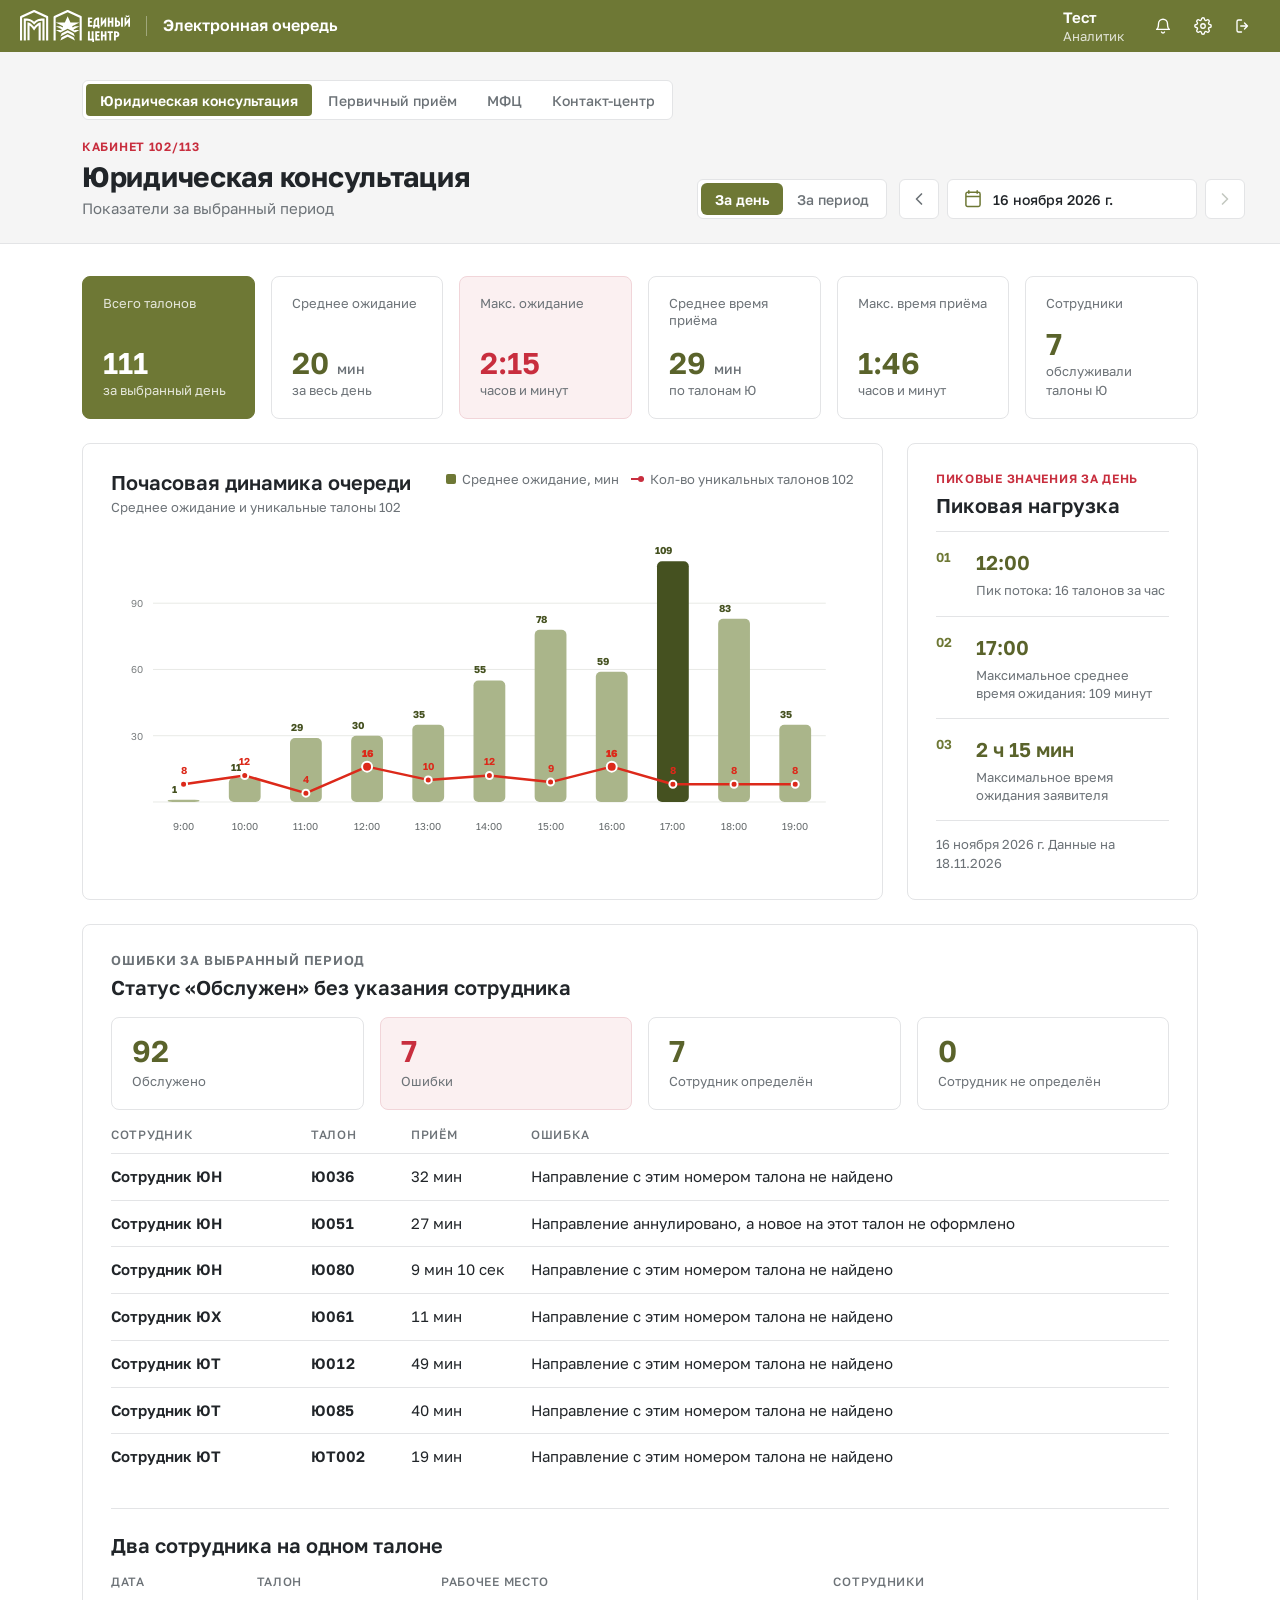
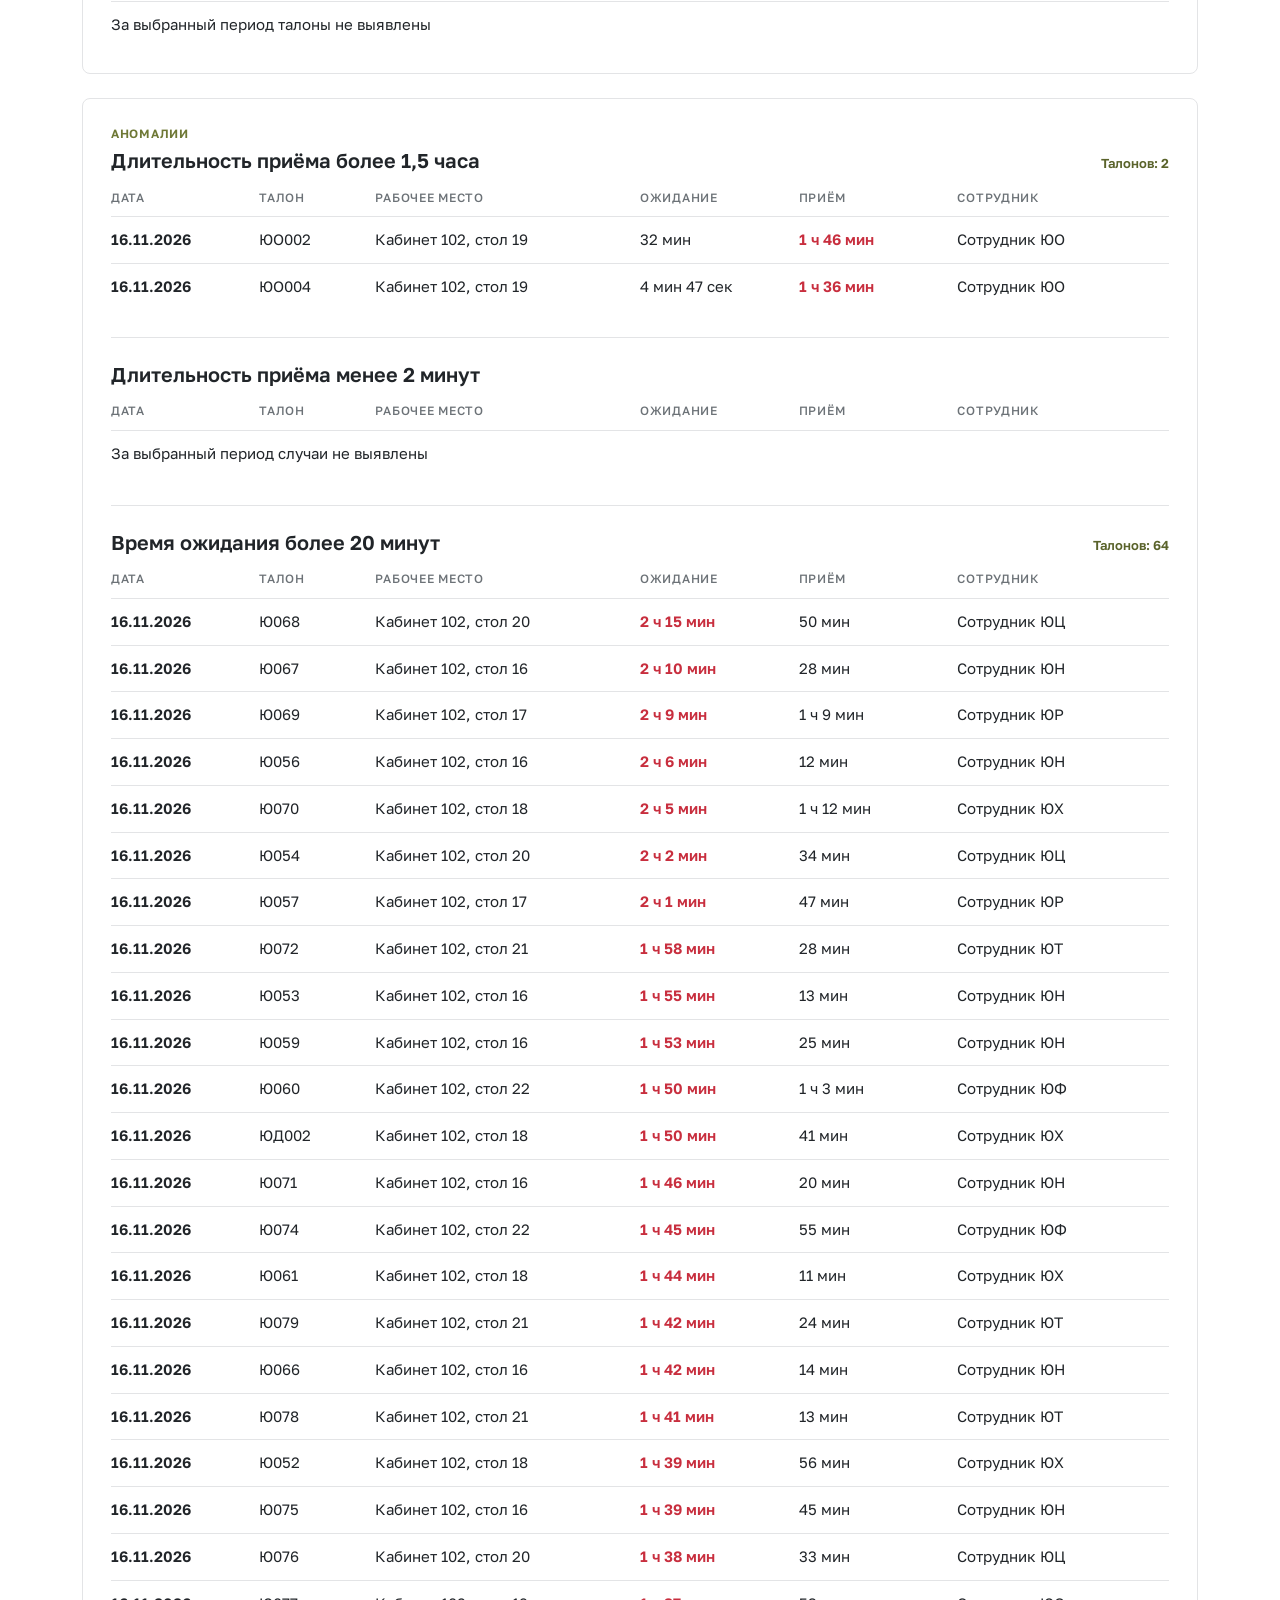
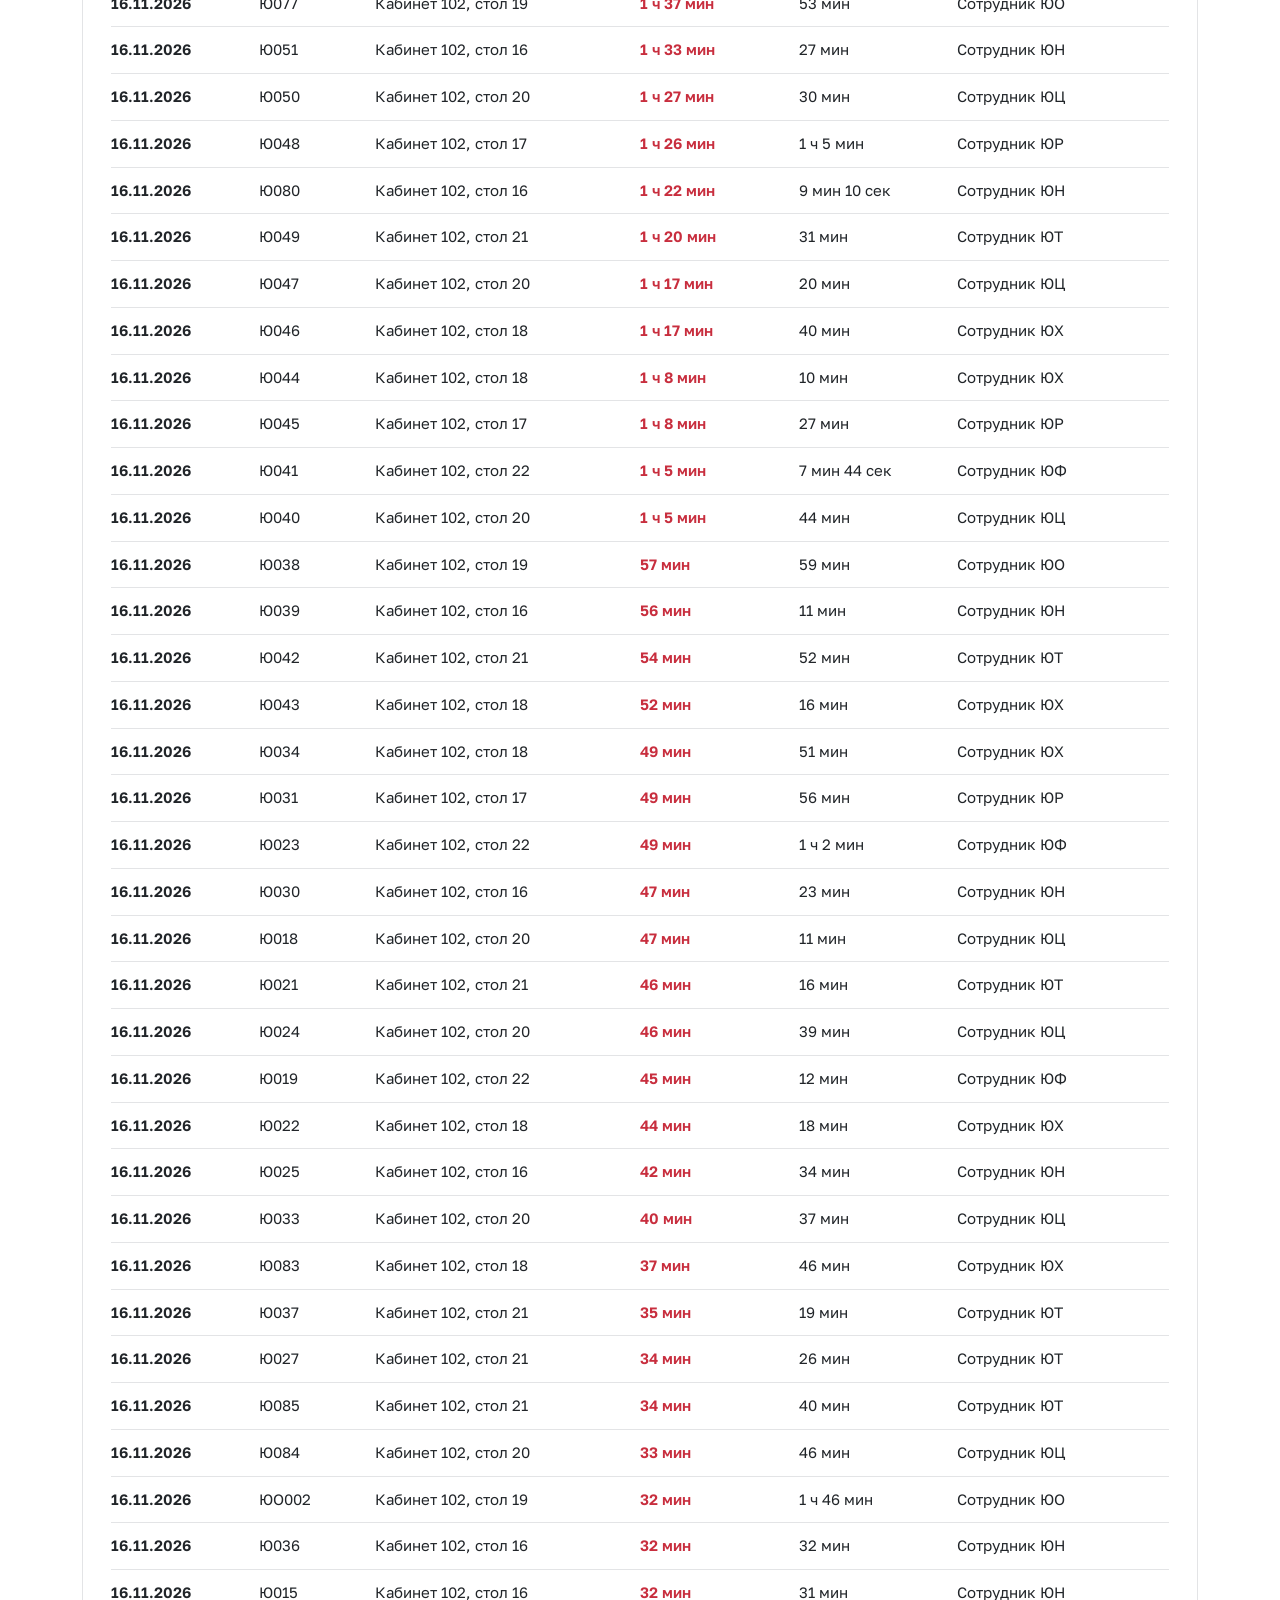
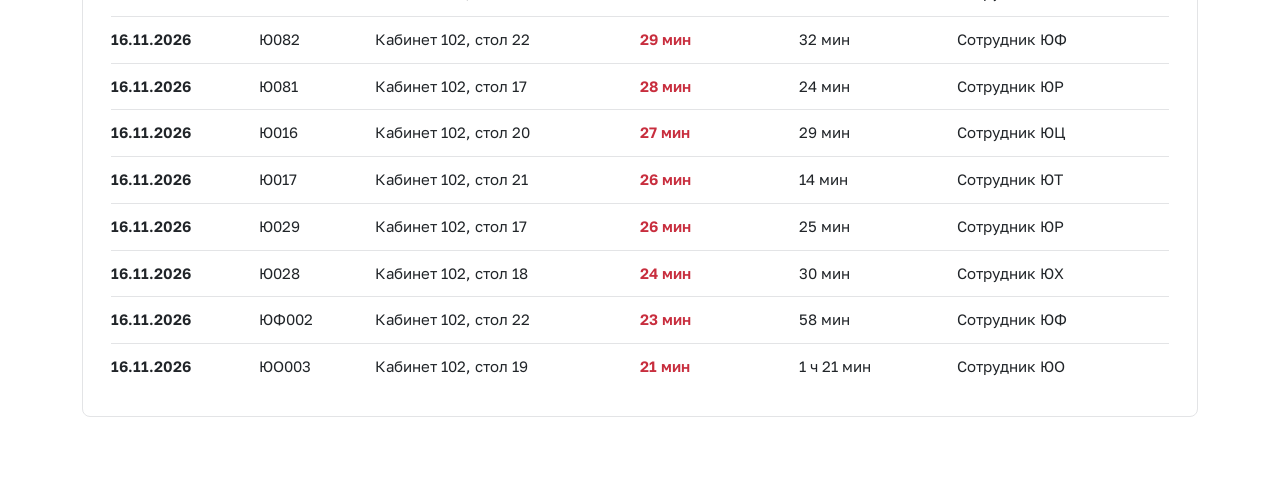
==== queue/index.html @ 9fb4ea04 "Очередь: данные на 18.11.2026" ====
<!doctype html>
<html lang="ru">
<head>
  <meta charset="UTF-8">
  <meta name="viewport" content="width=device-width, initial-scale=1.0">
  <meta name="description" content="Очередь юридической помощи ЕЦП за 21 октября 2026 года">
  <title>Юридическая консультация | Электронная очередь ЕЦП</title>
  <link rel="stylesheet" href="styles.css">
</head>
<body>
  <header class="topbar">
    <div class="pbar-left">
      <a class="pbar-logo" href="../" title="Все сервисы"><img src="assets/logo-white.svg" alt="Единый центр поддержки. Все сервисы"></a>
      <h1 class="pbar-service">Электронная очередь</h1>
    </div>
    <div class="pbar-account">
      <div class="pbar-user"><strong>Тест</strong><span>Аналитик</span></div>
      <div class="pbar-icons">
        <button type="button" aria-label="Уведомления"><svg viewBox="0 0 24 24" aria-hidden="true"><path d="M6 9a6 6 0 0 1 12 0c0 6 2.5 7.5 2.5 7.5h-17S6 15 6 9ZM10 20a2.2 2.2 0 0 0 4 0"/></svg></button>
        <button type="button" aria-label="Настройки"><svg viewBox="0 0 24 24" aria-hidden="true"><circle cx="12" cy="12" r="3"/><path d="M19.4 15a1.7 1.7 0 0 0 .3 1.8l.1.1a2 2 0 1 1-2.9 2.9l-.1-.1a1.7 1.7 0 0 0-2.8 1.2V21a2 2 0 1 1-4 0v-.1A1.7 1.7 0 0 0 7.2 19.7l-.1.1a2 2 0 1 1-2.9-2.9l.1-.1A1.7 1.7 0 0 0 3.1 14H3a2 2 0 1 1 0-4h.1a1.7 1.7 0 0 0 1.2-2.8l-.1-.1a2 2 0 1 1 2.9-2.9l.1.1A1.7 1.7 0 0 0 10 3.1V3a2 2 0 1 1 4 0v.1a1.7 1.7 0 0 0 2.8 1.2l.1-.1a2 2 0 1 1 2.9 2.9l-.1.1A1.7 1.7 0 0 0 20.9 10H21a2 2 0 1 1 0 4h-.1a1.7 1.7 0 0 0-1.5 1Z"/></svg></button>
        <button type="button" aria-label="Выйти"><svg viewBox="0 0 24 24" aria-hidden="true"><path d="M14 4h4a2 2 0 0 1 2 2v12a2 2 0 0 1-2 2h-4M10 16l-4-4 4-4M6 12h9" transform="matrix(-1 0 0 1 24 0)"/></svg></button>
      </div>
    </div>
  </header>

  <main>
    <section class="page-head" aria-labelledby="page-title">
      <div>
        <nav class="dept-tabs" id="deptTabs" aria-label="Отдел">
          <button type="button" data-dept="legal" class="active">Юридическая консультация</button>
          <button type="button" data-dept="primary">Первичный приём</button>
          <button type="button" data-dept="mfc">МФЦ</button>
          <button type="button" data-dept="contact">Контакт-центр</button>
        </nav>
        <p class="eyebrow" id="deptEyebrow">КАБИНЕТ 102/113</p>
        <h2 id="page-title">Юридическая консультация</h2>
        <p class="lead">Показатели за выбранный период</p>
      </div>
      <div class="date-control" aria-label="Выбор периода отчёта">
        <div class="period-toggle" role="group" aria-label="Режим отчёта">
          <button id="dayMode" class="active" type="button">За день</button>
          <button id="rangeMode" type="button">За период</button>
        </div>
        <div class="date-navigator">
          <button class="date-arrow" id="previousDate" type="button" aria-label="Предыдущий день с данными"><svg aria-hidden="true" viewBox="0 0 24 24"><path d="m15 18-6-6 6-6"/></svg></button>
          <div class="date-picker-wrap">
            <button class="date-trigger" id="dateTrigger" type="button" aria-haspopup="dialog" aria-expanded="false">
              <svg aria-hidden="true" viewBox="0 0 24 24"><path d="M7 2v3M17 2v3M3.5 9h17M5.5 4h13a2 2 0 0 1 2 2v13a2 2 0 0 1-2 2h-13a2 2 0 0 1-2-2V6a2 2 0 0 1 2-2Z"/></svg>
              <span id="dateTriggerText">Дата</span>
            </button>
            <div class="date-popover" id="datePopover" role="dialog" aria-label="Выбор даты" hidden>
              <div class="month-head">
                <button id="previousMonth" type="button" aria-label="Предыдущий месяц">‹</button>
                <strong id="monthTitle"></strong>
                <button id="nextMonth" type="button" aria-label="Следующий месяц">›</button>
              </div>
              <div class="weekdays" aria-hidden="true">
                <span>Пн</span><span>Вт</span><span>Ср</span><span>Чт</span><span>Пт</span><span>Сб</span><span>Вс</span>
              </div>
              <div class="calendar-grid" id="calendarGrid"></div>
              <div class="quick-ranges" id="quickRanges" hidden>
                <button type="button" data-range="7">7 дней</button>
                <button type="button" data-range="14">14 дней</button>
                <button type="button" data-range="month">Весь месяц</button>
              </div>
              <p class="range-hint" id="rangeHint" hidden></p>
              <div class="calendar-legend">
                <span><i class="dot complete"></i>Заполнено</span>
                <span><i class="dot empty"></i>Нет данных</span>
              </div>
            </div>
          </div>
          <button class="date-arrow" id="nextDate" type="button" aria-label="Следующий день с данными"><svg aria-hidden="true" viewBox="0 0 24 24"><path d="m9 18 6-6-6-6"/></svg></button>
        </div>
      </div>
    </section>

    <section class="metrics contact-metrics" id="contactMetrics" aria-label="Показатели контакт-центра" hidden>
      <article class="metric metric-primary">
        <p>Операторы</p>
        <strong id="ccOperators">...</strong>
        <span id="ccOperatorsCaption">максимум за час</span>
      </article>
      <article class="metric">
        <p>Среднее ожидание</p>
        <strong><span id="ccWait">...</span> <small>сек</small></strong>
        <span>до ответа оператора</span>
      </article>
      <article class="metric">
        <p>Отработано звонков</p>
        <strong id="ccHandled">...</strong>
        <span>обработано оператором</span>
      </article>
      <article class="metric metric-alert">
        <p>Пропущено звонков</p>
        <strong id="ccMissed">...</strong>
        <span>не дождались ответа</span>
      </article>
    </section>

    <section class="metrics" id="metricsSection" aria-label="Основные показатели">
      <article class="metric metric-primary">
        <p>Всего талонов</p>
        <strong id="ticketsValue">...</strong>
        <span id="ticketsCaption">за выбранный день</span>
      </article>
      <article class="metric">
        <p>Среднее ожидание</p>
        <strong><span id="avgWaitValue">...</span> <small>мин</small></strong>
        <span id="avgWaitCaption">за весь день</span>
      </article>
      <article class="metric metric-alert">
        <p>Макс. ожидание</p>
        <strong id="maxWaitValue">...</strong>
        <span>часов и минут</span>
      </article>
      <article class="metric">
        <p>Среднее время приёма</p>
        <strong><span id="avgServiceValue">...</span> <small>мин</small></strong>
        <span id="avgServiceCaption">по талонам Ю</span>
      </article>
      <article class="metric">
        <p>Макс. время приёма</p>
        <strong id="maxServiceValue">...</strong>
        <span>часов и минут</span>
      </article>
      <article class="metric" id="workplacesCard">
        <p id="workplacesLabel">Сотрудники</p>
        <strong id="workplacesValue">...</strong>
        <span id="workplacesCaption">обслуживали талоны Ю</span>
      </article>
    </section>

    <section class="analysis-grid">
      <article class="chart-card">
        <div class="section-head">
          <div>
            <h3>Почасовая динамика очереди</h3>
            <p id="chartLead">Среднее ожидание и уникальные талоны 102</p>
          </div>
          <div class="legend" aria-label="Легенда графика">
            <span><i class="bar-mark"></i><span id="legendBar">Среднее ожидание, мин</span></span>
            <span><i class="line-mark"></i><span id="legendLine">Кол-во уникальных талонов 102</span></span>
          </div>
        </div>
        <div class="chart-wrap">
          <svg id="queueChart" role="img" aria-label="Почасовой график талонов и среднего ожидания"></svg>
        </div>
      </article>

      <aside class="insights" id="insightsAside" aria-labelledby="insights-title">
        <div>
          <p class="eyebrow" id="insightsEyebrow">ПИКОВЫЕ ЗНАЧЕНИЯ ЗА ДЕНЬ</p>
          <h3 id="insights-title">Пиковая нагрузка</h3>
        </div>
        <article>
          <span>01</span>
          <div>
            <strong id="peakTicketsHour">...</strong>
            <p id="peakTicketsText">Расчёт пика потока</p>
          </div>
        </article>
        <article>
          <span>02</span>
          <div>
            <strong id="peakWaitHour">...</strong>
            <p id="peakWaitText">Расчёт пика ожидания</p>
          </div>
        </article>
        <article>
          <span>03</span>
          <div>
            <strong id="maxWaitInsight">...</strong>
            <p>Максимальное время ожидания заявителя</p>
          </div>
        </article>
        <p class="update-status" id="updateStatus">Загрузка данных</p>
      </aside>
    </section>

    <section class="errors-card" id="desksSection" aria-labelledby="desks-title" hidden>
      <div class="section-head">
        <div>
          <p class="eyebrow">РАБОТА СТОЛОВ ЗА ВЫБРАННЫЙ ПЕРИОД</p>
          <h3 id="desks-title">Обслуженные талоны по столам</h3>
        </div>
        <div class="errors-totals" id="desksTotals"></div>
      </div>
      <div class="errors-wrap">
        <table class="errors-table desks-table">
          <thead>
            <tr>
              <th scope="col">Стол</th>
              <th scope="col">Обслужено талонов</th>
              <th scope="col">Среднее время приёма</th>
              <th scope="col">Макс. время приёма</th>
              <th scope="col">Среднее ожидание</th>
            </tr>
          </thead>
          <tbody id="desksBody"></tbody>
        </table>
      </div>
    </section>

    <section class="errors-card" id="primaryErrorsSection" aria-labelledby="primary-errors-title" hidden>
      <div class="section-head">
        <div>
          <p class="eyebrow">ОШИБКИ ЗА ВЫБРАННЫЙ ПЕРИОД</p>
          <h3 id="primary-errors-title">Статус «Обслужен», талон не найден в направлениях</h3>
        </div>
      </div>
      <div class="errors-stats" aria-label="Общие цифры по ошибкам">
        <article><strong id="pStatServed">...</strong><span>Обслужено</span></article>
        <article class="errors-stat-alert"><strong id="pStatErrors">...</strong><span>Ошибки</span></article>
        <article><strong id="pStatFound">...</strong><span>Направление найдено</span></article>
        <article><strong id="pStatShare">...</strong><span>Доля ошибок</span></article>
      </div>
      <div class="errors-wrap">
        <table class="errors-table reasons-table">
          <thead>
            <tr>
              <th scope="col" id="pErrorsDateHead" hidden>Дата</th>
              <th scope="col">Стол</th>
              <th scope="col">Талон</th>
              <th scope="col">Приём</th>
              <th scope="col">Ошибка</th>
            </tr>
          </thead>
          <tbody id="pErrorsBody"></tbody>
        </table>
      </div>
    </section>

    <section class="errors-card" id="errorsSection" aria-labelledby="errors-title">
      <div class="section-head">
        <div>
          <p class="eyebrow">ОШИБКИ ЗА ВЫБРАННЫЙ ПЕРИОД</p>
          <h3 id="errors-title">Статус «Обслужен» без указания сотрудника</h3>
        </div>
      </div>
      <div class="errors-stats" aria-label="Общие цифры по ошибкам">
        <article><strong id="statServed">...</strong><span>Обслужено</span></article>
        <article class="errors-stat-alert"><strong id="statErrors">...</strong><span>Ошибки</span></article>
        <article><strong id="statNamed">...</strong><span>Сотрудник определён</span></article>
        <article><strong id="statUnknown">...</strong><span>Сотрудник не определён</span></article>
      </div>
      <div class="errors-wrap">
        <table class="errors-table reasons-table">
          <thead>
            <tr>
              <th scope="col" id="errorsDateHead" hidden>Дата</th>
              <th scope="col">Сотрудник</th>
              <th scope="col">Талон</th>
              <th scope="col">Приём</th>
              <th scope="col">Ошибка</th>
            </tr>
          </thead>
          <tbody id="errorsBody">
            <tr><td colspan="4">Загрузка данных, до 1 минуты</td></tr>
          </tbody>
        </table>
      </div>

      <div class="doubles">
        <div class="section-head">
          <div>
            <h3>Два сотрудника на одном талоне</h3>
          </div>
          <div class="errors-totals" id="doublesTotals"></div>
        </div>
        <div class="errors-wrap">
          <table class="errors-table doubles-table">
            <thead>
              <tr>
                <th scope="col">Дата</th>
                <th scope="col">Талон</th>
                <th scope="col">Рабочее место</th>
                <th scope="col">Сотрудники</th>
              </tr>
            </thead>
            <tbody id="doublesBody"></tbody>
          </table>
        </div>
      </div>
    </section>

    <section class="errors-card" id="anomalySection" aria-labelledby="anomaly-title">
      <p class="eyebrow anomaly-eyebrow">АНОМАЛИИ</p>
      <div id="longServiceBlock">
      <div class="section-head">
        <div>
          <h3 id="anomaly-title">Длительность приёма более 1,5 часа</h3>
        </div>
        <div class="errors-totals" id="longServiceTotals"></div>
      </div>
      <div class="errors-wrap">
        <table class="errors-table longwait-table">
          <thead>
            <tr>
              <th scope="col">Дата</th>
              <th scope="col">Талон</th>
              <th scope="col" class="place-head">Рабочее место</th>
              <th scope="col">Ожидание</th>
              <th scope="col">Приём</th>
              <th scope="col" class="staff-head">Сотрудник</th>
            </tr>
          </thead>
          <tbody id="longServiceBody"></tbody>
        </table>
      </div>
      </div>

      <div class="doubles" id="shortServiceBlock">
        <div class="section-head">
          <div>
            <h3>Длительность приёма менее 2 минут</h3>
          </div>
          <div class="errors-totals" id="shortServiceTotals"></div>
        </div>
        <div class="errors-wrap">
          <table class="errors-table longwait-table">
            <thead>
              <tr>
                <th scope="col">Дата</th>
                <th scope="col">Талон</th>
                <th scope="col" class="place-head">Рабочее место</th>
                <th scope="col">Ожидание</th>
                <th scope="col">Приём</th>
                <th scope="col" class="staff-head">Сотрудник</th>
              </tr>
            </thead>
            <tbody id="shortServiceBody"></tbody>
          </table>
        </div>
      </div>

      <div class="doubles" id="longWaitBlock">
        <div class="section-head">
          <div>
            <h3>Время ожидания более 20 минут</h3>
          </div>
          <div class="errors-totals" id="longWaitTotals"></div>
        </div>
        <div class="errors-wrap">
          <table class="errors-table longwait-table">
            <thead>
              <tr>
                <th scope="col">Дата</th>
                <th scope="col">Талон</th>
                <th scope="col" class="place-head">Рабочее место</th>
                <th scope="col">Ожидание</th>
                <th scope="col">Приём</th>
                <th scope="col" class="staff-head">Сотрудник</th>
              </tr>
            </thead>
            <tbody id="longWaitBody"></tbody>
          </table>
        </div>
      </div>
    </section>

  </main>

  <script src="data.js?v=18.11.2026"></script>
  <script>window.QUEUE_SNAPSHOT_DATE = "18.11.2026";</script>
  <script src="static-data.js?v=18.11.2026"></script>
  <script src="app.js?v=18.11.2026"></script>
  <script src="../assets/profile.js"></script>
</body>
</html>
---- queue/styles.css ----
@font-face {
  font-family: "Moskvich Sans";
  src: url("assets/MoskvichSans-Regular.otf") format("opentype");
  font-weight: 400;
}

@font-face {
  font-family: "Moskvich Sans";
  src: url("assets/MoskvichSans-Medium.otf") format("opentype");
  font-weight: 600;
}

@font-face {
  font-family: "Moskvich Sans";
  src: url("assets/MoskvichSans-Bold.otf") format("opentype");
  font-weight: 800;
}

@font-face {
  font-family: "Golos Text";
  src: url("assets/GolosText-VariableFont_wght.ttf") format("truetype");
  font-weight: 100 900;
}

:root {
  --green: #6b7a34;
  --green-dark: #455120;
  --green-light: #edf0e4;
  --ink: #111212;
  --muted: #666b6d;
  --line: #e2e4df;
  --page: #f4f5f3;
  --white: #ffffff;
  --red: #dc291a;
  --red-light: #fff4f2;
  --shadow: 0 18px 50px rgba(31, 42, 27, 0.07);
}

* { box-sizing: border-box; }

body {
  margin: 0;
  min-width: 320px;
  min-height: 100vh;
  color: var(--ink);
  background: var(--page);
  font-family: "Golos Text", Arial, sans-serif;
}

.topbar {
  min-height: 92px;
  padding: 18px clamp(24px, 4vw, 64px);
  display: flex;
  align-items: center;
  justify-content: space-between;
  gap: 32px;
  color: var(--white);
  background: #596d28;
  box-shadow: 0 5px 20px rgba(31, 54, 22, 0.18);
}

.topbar p,
.topbar h1,
.page-head p,
.metric p,
.metric span,
.section-head p,
.insights p { margin: 0; }

.brand p { font-size: 14px; opacity: 0.84; }

.brand h1,
h2,
h3,
.metric strong,
.insights strong {
  font-family: "Moskvich Sans", Arial, sans-serif;
}

.brand h1 {
  margin: 2px 0 0;
  font-size: clamp(26px, 3vw, 39px);
  line-height: 1;
  letter-spacing: -0.02em;
}

.topbar img {
  display: block;
  width: min(320px, 35vw);
  height: auto;
}

main {
  width: min(1440px, 100%);
  margin: 0 auto;
  padding: 28px clamp(20px, 4vw, 64px) 44px;
}

.page-head {
  display: flex;
  align-items: flex-end;
  justify-content: space-between;
  gap: 24px;
  margin-bottom: 22px;
}

.eyebrow {
  color: var(--red);
  font-size: 12px;
  font-weight: 800;
  letter-spacing: 0.12em;
}

h2 {
  margin: 4px 0 2px;
  font-size: clamp(28px, 3.4vw, 46px);
  line-height: 1.05;
  letter-spacing: -0.03em;
}

.lead { color: var(--muted); font-size: 15px; }

.date-control { display: flex; align-items: center; gap: 12px; }
.period-toggle { display: flex; flex: 0 0 auto; padding: 4px; border: 1px solid var(--line); border-radius: 6px; background: #f3f4f1; }
.period-toggle button { min-height: 36px; padding: 7px 14px; border: 0; border-radius: 6px; color: var(--muted); background: transparent; font: 700 14px "Golos Text", Arial, sans-serif; cursor: pointer; }
.period-toggle button.active { color: var(--white); background: var(--green); box-shadow: 0 3px 10px rgba(69,81,32,.16); }
.date-navigator { display: flex; align-items: center; gap: 8px; }
.date-picker-wrap { position: relative; }
.date-arrow { width: 42px; height: 44px; display: grid; place-items: center; border: 1px solid #d8ddd3; border-radius: 6px; color: var(--green-dark); background: var(--white); cursor: pointer; }
.date-arrow[hidden] { display: none; }
.date-arrow svg { width: 20px; height: 20px; fill: none; stroke: currentColor; stroke-width: 2; stroke-linecap: round; stroke-linejoin: round; }
.date-arrow:hover:not(:disabled) { border-color: var(--green); background: #f6f7f2; }
.date-arrow:disabled { color: #c4c8c1; cursor: default; }
.date-trigger { min-width: 250px; height: 44px; display: flex; align-items: center; gap: 10px; padding: 0 15px; border: 1px solid #cfd6c7; border-radius: 6px; color: var(--ink); background: var(--white); font: 650 14px "Golos Text", Arial, sans-serif; cursor: pointer; }
.date-trigger:hover { border-color: var(--green); }
.date-trigger svg { width: 20px; height: 20px; fill: none; stroke: var(--green); stroke-width: 1.8; stroke-linecap: round; stroke-linejoin: round; }
.date-popover { position: absolute; top: calc(100% + 10px); right: 0; z-index: 35; width: 390px; padding: 16px; border: 1px solid var(--line); border-radius: 8px; background: var(--white); box-shadow: 0 22px 60px rgba(17,18,18,.18); }
.date-popover[hidden] { display: none; }
.month-head { display: grid; grid-template-columns: 34px 1fr 34px; align-items: center; gap: 8px; margin-bottom: 12px; }
.month-head strong { display: block; text-align: center; }
.month-head strong::first-letter { text-transform: uppercase; }
.month-head button { width: 34px; height: 34px; border: 0; border-radius: 6px; color: var(--green-dark); background: #f6f7f2; font-size: 22px; cursor: pointer; }
.month-head button:disabled { color: #c4c8c1; cursor: default; }
.weekdays, .calendar-grid { display: grid; grid-template-columns: repeat(7, 1fr); gap: 4px; }
.weekdays { margin-bottom: 7px; color: var(--muted); font-size: 16px; text-align: center; }
.calendar-spacer { height: 39px; }
.calendar-day { position: relative; height: 44px; border: 0; border-radius: 6px; color: var(--ink); background: transparent; font: 500 14px "Golos Text", Arial, sans-serif; cursor: pointer; }
.calendar-day:hover:not(:disabled) { background: #f6f7f2; }
.calendar-day.selected { background: var(--green-light); box-shadow: inset 0 0 0 2px var(--green); font-weight: 700; }
.calendar-day.in-range { border-radius: 4px; background: #f0f3e7; }
.calendar-day.range-start, .calendar-day.range-end { color: var(--white); background: var(--green); box-shadow: none; font-weight: 700; }
.calendar-day.unavailable { color: #c9ccc8; cursor: default; }
.calendar-day i { position: absolute; left: 50%; bottom: 4px; width: 5px; height: 5px; border-radius: 50%; transform: translateX(-50%); }
.calendar-day.complete i { background: var(--green); }
.calendar-day.empty i { background: #b8bdb6; }
.calendar-day.range-start i, .calendar-day.range-end i { background: var(--white); }
.calendar-legend { display: flex; flex-wrap: wrap; gap: 9px 14px; margin-top: 14px; padding-top: 12px; border-top: 1px solid var(--line); color: var(--muted); font-size: 16px; }
.calendar-legend span { display: flex; align-items: center; gap: 5px; }
.calendar-legend .dot { width: 7px; height: 7px; border-radius: 50%; }
.calendar-legend .complete { background: var(--green); }
.calendar-legend .empty { background: #b8bdb6; }
.quick-ranges { display: grid; grid-template-columns: repeat(3, minmax(0, 1fr)); gap: 7px; margin-top: 12px; }
.quick-ranges[hidden], .range-hint[hidden] { display: none; }
.quick-ranges button { min-height: 40px; padding: 7px 8px; border: 1px solid #d8ddd3; border-radius: 6px; color: var(--green-dark); background: var(--white); font: 700 14px "Golos Text", Arial, sans-serif; cursor: pointer; }
.quick-ranges button:hover { border-color: var(--green); background: #f6f7f2; }
.range-hint { margin: 12px 0 0; padding: 10px 12px; border-radius: 6px; color: var(--green-dark); background: #f6f7f2; font-size: 16px; }

.metrics {
  display: grid;
  grid-template-columns: repeat(6, minmax(0, 1fr));
  gap: 12px;
  margin-bottom: 14px;
}

.metric {
  min-height: 152px;
  padding: 18px;
  display: flex;
  flex-direction: column;
  border: 1px solid var(--line);
  border-radius: 8px;
  background: var(--white);
  box-shadow: 0 8px 28px rgba(31, 42, 27, 0.025);
}

.metric-primary {
  color: var(--white);
  border-color: var(--green-dark);
  background: var(--green-dark);
  box-shadow: 0 12px 30px rgba(69, 81, 32, 0.2);
}

.metric-alert { background: var(--red-light); border-color: #f0d5d0; }
.metric-alert strong { color: var(--red); }

.metric p {
  min-height: 36px;
  color: var(--muted);
  font-size: 12px;
  line-height: 1.25;
}

.metric-primary p,
.metric-primary span { color: rgba(255, 255, 255, 0.74); }

.metric strong {
  margin: auto 0 3px;
  color: var(--green-dark);
  font-size: clamp(30px, 3vw, 44px);
  line-height: 1;
  letter-spacing: -0.03em;
}

.metric-primary strong { color: var(--white); }
.metric strong small { font-size: 15px; font-weight: 600; letter-spacing: 0; }
.metric strong > span { color: inherit; font: inherit; }
.metric span { color: var(--muted); font-size: 11px; }
.metric.metric-primary span { color: rgba(255, 255, 255, 0.74); }

.analysis-grid {
  display: grid;
  grid-template-columns: minmax(0, 2.2fr) minmax(280px, 0.8fr);
  gap: 14px;
}

.analysis-grid > * { min-width: 0; }

.chart-card,
.insights,
.trend-card {
  min-height: 400px;
  border: 1px solid var(--line);
  border-radius: 8px;
  background: var(--white);
  box-shadow: var(--shadow);
}

.chart-card { padding: 22px 22px 14px; }

.trend-card {
  margin-top: 14px;
  padding: 22px;
}

.section-head {
  display: flex;
  align-items: flex-start;
  justify-content: space-between;
  gap: 20px;
}

h3 { margin: 0; font-size: 20px; }
.section-head p { margin-top: 4px; color: var(--muted); font-size: 12px; }

.legend {
  display: flex;
  flex-wrap: wrap;
  justify-content: flex-end;
  gap: 12px;
  color: var(--muted);
  font-size: 11px;
}

.legend span { display: flex; align-items: center; gap: 6px; }
.bar-mark { width: 10px; height: 10px; border-radius: 2px; background: var(--green); }
.line-mark { width: 13px; height: 2px; background: var(--red); position: relative; }
.line-mark::after { content: ""; position: absolute; right: 0; top: -2px; width: 6px; height: 6px; border-radius: 50%; background: var(--red); }

.chart-wrap { height: 315px; margin-top: 12px; }
#queueChart { width: 100%; height: 100%; overflow: visible; }
.trend-wrap { height: 310px; margin-top: 14px; overflow-x: auto; }
#trendChart { width: 100%; min-width: 760px; height: 100%; overflow: visible; }

.insights {
  padding: 24px;
  display: flex;
  flex-direction: column;
}

.insights > div { margin-bottom: 14px; }
.insights h3 { margin-top: 5px; font-size: 23px; }

.insights article {
  padding: 18px 0;
  display: grid;
  grid-template-columns: 36px 1fr;
  gap: 12px;
  border-top: 1px solid var(--line);
}

.insights article > span {
  color: var(--green);
  font-family: "Moskvich Sans", Arial, sans-serif;
  font-size: 12px;
  font-weight: 800;
}

.insights strong { display: block; color: var(--green-dark); font-size: 24px; }
.insights article p { margin-top: 5px; color: var(--muted); font-size: 13px; line-height: 1.35; }

.update-status {
  margin-top: auto !important;
  padding-top: 14px;
  border-top: 1px solid var(--line);
  color: var(--muted);
  font-size: 11px;
}

.errors-card {
  margin-top: 14px;
  padding: 22px;
  border: 1px solid var(--line);
  border-radius: 8px;
  background: var(--white);
  box-shadow: var(--shadow);
}

.errors-card .eyebrow { margin: 0 0 5px; }
.errors-totals { color: var(--green-dark); font-size: 13px; font-weight: 600; text-align: right; }
.errors-wrap { margin-top: 16px; overflow-x: auto; }
.errors-table { width: 100%; min-width: 860px; border-collapse: collapse; font-size: 13px; }

.errors-table th {
  padding: 0 12px 10px;
  color: var(--muted);
  font-size: 11px;
  font-weight: 600;
  text-align: left;
  border-bottom: 1px solid var(--line);
}

.errors-table td { padding: 10px 12px; vertical-align: top; border-bottom: 1px solid var(--line); }
.errors-table tr:last-child td { border-bottom: 0; }
.errors-table .num { text-align: right; white-space: nowrap; font-variant-numeric: tabular-nums; }
.errors-table .date { font-weight: 600; white-space: nowrap; }
.errors-table .strong { color: var(--red); font-weight: 700; }

.people { display: flex; flex-wrap: wrap; gap: 5px; }

.people span {
  padding: 3px 8px;
  border-radius: 6px;
  color: var(--green-dark);
  background: var(--green-light);
  font-size: 12px;
}

.people b { margin-left: 2px; }

.errors-stats {
  display: grid;
  grid-template-columns: repeat(4, minmax(0, 1fr));
  gap: 12px;
  margin-top: 18px;
}

.errors-stats article {
  padding: 16px 18px;
  display: flex;
  flex-direction: column;
  gap: 6px;
  border: 1px solid var(--line);
  border-radius: 8px;
}

.errors-stats strong {
  color: var(--green-dark);
  font-family: "Moskvich Sans", Arial, sans-serif;
  font-size: 34px;
  line-height: 1;
  letter-spacing: -0.02em;
}

.errors-stats span { color: var(--muted); font-size: 12px; }
.errors-stats .errors-stat-alert { background: var(--red-light); border-color: #f0d5d0; }
.errors-stats .errors-stat-alert strong { color: var(--red); }

.reasons-table th:nth-last-child(4) { width: 200px; }
.reasons-table th:nth-last-child(3) { width: 100px; }
.reasons-table th:nth-last-child(2) { width: 120px; }
.reasons-table .duration { white-space: nowrap; font-variant-numeric: tabular-nums; }
.reasons-table .surname,
.reasons-table .ticket { font-weight: 600; }
.reasons-table .ticket { font-variant-numeric: tabular-nums; }
.reasons-table .unknown { color: var(--muted); }
.reasons-table .reason { white-space: pre-wrap; }

.errors-note { margin: 14px 0 0; color: var(--muted); font-size: 12px; line-height: 1.4; }
.errors-card .update-status { margin-top: 12px !important; padding-top: 0; border-top: 0; }
.errors-card .anomaly-eyebrow { color: var(--green); }
.longwait-table .unknown { color: var(--muted); }
@media (min-width: 761px) {
  .longwait-table { table-layout: fixed; }
  .longwait-table th:nth-child(1), .longwait-table td:nth-child(1) { width: 14%; }
  .longwait-table th:nth-child(2), .longwait-table td:nth-child(2) { width: 11%; }
  .longwait-table th:nth-child(3), .longwait-table td:nth-child(3) { width: 25%; }
  .longwait-table th:nth-child(4), .longwait-table td:nth-child(4) { width: 15%; }
  .longwait-table th:nth-child(5), .longwait-table td:nth-child(5) { width: 15%; }
  .longwait-table th:nth-child(6), .longwait-table td:nth-child(6) { width: 20%; }
}
.errors-card .section-head { align-items: baseline; }
.doubles { margin-top: 26px; padding-top: 22px; border-top: 1px solid var(--line); }

@media (max-width: 1000px) {
  .errors-totals { text-align: left; }
}

@media (max-width: 1150px) {
  .metrics { grid-template-columns: repeat(3, 1fr); }
  .metric { min-height: 135px; }
  .analysis-grid { grid-template-columns: 1fr; }
  .insights { min-height: auto; display: grid; grid-template-columns: repeat(3, 1fr); gap: 16px; }
  .insights > div { grid-column: 1 / -1; }
}

@media (max-width: 680px) {
  .topbar { min-height: 78px; padding: 15px 20px; }
  .topbar img { width: 150px; }
  .brand p { font-size: 11px; }
  .brand h1 { font-size: 23px; }
  main { padding-top: 22px; }
  .page-head { align-items: flex-start; flex-direction: column; }
  .metrics { grid-template-columns: repeat(2, 1fr); }
  .metric { min-height: 132px; padding: 15px; }
  .errors-stats { grid-template-columns: repeat(2, minmax(0, 1fr)); }
  .section-head { flex-direction: column; }
  .legend { justify-content: flex-start; }
  .chart-card { padding: 18px 14px 10px; }
  .chart-wrap { height: 280px; overflow-x: auto; }
  #queueChart { min-width: 650px; }
  .insights { display: block; }
}

@media (max-width: 430px) {
  .topbar img { display: none; }
  .metrics { grid-template-columns: 1fr 1fr; gap: 8px; }
  .metric strong { font-size: 31px; }
}

/* Телефон: календарь на всю ширину под датой, таблицы карточками */
@media (max-width: 760px) {
  .page-head { align-items: stretch; flex-direction: column; }
  .date-control { width: 100%; flex-wrap: wrap; }
  .period-toggle { flex: 1 1 100%; }
  .period-toggle button { flex: 1; }
  .date-navigator { position: relative; flex: 1 1 100%; }
  .date-picker-wrap { position: static; flex: 1; min-width: 0; }
  .date-trigger { width: 100%; min-width: 0; }
  .date-popover { top: calc(100% + 8px); left: 0; right: 0; width: auto; padding: 14px; }
  .weekdays, .calendar-grid { gap: 2px; }
  .calendar-day, .calendar-spacer { height: 42px; }
  .quick-ranges button { padding: 7px 4px; }

  h3 { font-size: 18px; }
  .errors-card .section-head { flex-direction: column; gap: 4px; }
  .errors-wrap { margin-top: 8px; overflow: visible; }
  .errors-table,
  .errors-table tbody { display: block; min-width: 0; }
  .errors-table thead { display: none; }
  .errors-table tr {
    display: grid;
    grid-template-columns: minmax(0, 1fr) minmax(0, 1fr);
    gap: 10px 14px;
    padding: 14px 0;
    border-bottom: 1px solid var(--line);
  }
  .errors-table tbody tr:last-child { padding-bottom: 0; border-bottom: 0; }
  .errors-table td { display: block; padding: 0; border-bottom: 0; font-size: 14px; overflow-wrap: anywhere; }
  .errors-table td::before { display: block; margin-bottom: 2px; color: var(--muted); font-size: 11px; font-weight: 600; }
  .errors-table td[colspan] { grid-column: 1 / -1; color: var(--muted); }
  .errors-table td[colspan]::before { content: none !important; }

  .reasons-table .date::before { content: "Дата"; }
  .reasons-table .surname::before,
  .reasons-table .unknown::before { content: "Сотрудник"; }
  .reasons-table .ticket::before { content: "Талон"; }
  .reasons-table .duration::before { content: "Приём"; }
  .reasons-table .reason::before { content: "Ошибка"; }
  .reasons-table .reason { grid-column: 1 / -1; }

  .doubles-table td:nth-child(1)::before,
  .longwait-table td:nth-child(1)::before { content: "Дата"; }
  .doubles-table td:nth-child(2)::before,
  .longwait-table td:nth-child(2)::before { content: "Талон"; }
  .doubles-table td:nth-child(3)::before,
  .longwait-table td:nth-child(3)::before { content: "Рабочее место"; }
  .doubles-table td:nth-child(4)::before { content: "Сотрудники"; }
  .longwait-table td:nth-child(4)::before { content: "Ожидание"; }
  .longwait-table td:nth-child(5)::before { content: "Приём"; }
  .longwait-table td:nth-child(6)::before { content: "Сотрудник"; }
  .doubles-table td:nth-child(3),
  .doubles-table td:nth-child(4),
  .longwait-table td:nth-child(3),
  .longwait-table td:nth-child(6) { grid-column: 1 / -1; }
}

/* Общее меню платформы ЕЦП */
.topbar { min-height: 52px; height: 52px; padding: 0 20px; gap: 24px; }
.pbar-left { display: flex; align-items: center; gap: 16px; min-width: 0; }
.pbar-logo { display: flex; align-items: center; flex: none; }
.topbar .pbar-logo img { height: 32px; width: auto; max-width: none; display: block; }
.topbar .pbar-service { margin: 0; padding-left: 16px; border-left: 1px solid rgba(255,255,255,.35); font-family: "Golos Text", Arial, sans-serif; font-size: 16px; font-weight: 600; line-height: 1.2; letter-spacing: 0; white-space: nowrap; overflow: hidden; text-overflow: ellipsis; }
.pbar-account { display: flex; align-items: center; gap: 22px; flex: none; }
.pbar-user { line-height: 1.2; }
.pbar-user strong { display: block; font-size: 15px; font-weight: 600; }
.pbar-user span { font-size: 13px; opacity: .8; }
.pbar-icons { display: flex; align-items: center; gap: 6px; }
.pbar-icons button { width: 34px; height: 34px; padding: 0; display: grid; place-items: center; color: #fff; background: transparent; border: 0; border-radius: 6px; cursor: pointer; }
.pbar-icons button:hover { background: rgba(255,255,255,.14); }
.pbar-icons svg { width: 18px; height: 18px; fill: none; stroke: currentColor; stroke-width: 1.8; stroke-linecap: round; stroke-linejoin: round; }
@media (max-width: 820px) {
  .topbar { min-height: 52px; height: 52px; padding: 0 14px; }
  .pbar-user { display: none; }
}
.topbar .pbar-left { flex: 1 1 auto; }

/* Единый стиль текста платформы ЕЦП
   Шрифт везде Golos Text. Moskvich Sans только в крупных цифрах показателей.
   Заголовок страницы 28/700, заголовок блока 20/600, заголовок карточки 16/600,
   основной текст 15, второстепенный 13, надзаголовок 12/700 */
body { font-size: 15px; }
h2, h3, .insights strong, .insights article > span, button, input, select { font-family: "Golos Text", Arial, sans-serif; }
.eyebrow { font-size: 12px; font-weight: 700; letter-spacing: .08em; }
h2 { font-size: 28px; font-weight: 700; line-height: 1.15; letter-spacing: -.01em; }
.lead { font-size: 15px; }
h3, .insights h3 { font-size: 20px; font-weight: 600; line-height: 1.2; letter-spacing: 0; }
.metric p { font-size: 13px; }
.metric strong, .errors-stats strong { font-size: 40px; line-height: 1; letter-spacing: -.02em; }
.metric strong small { font-family: "Golos Text", Arial, sans-serif; font-size: 15px; font-weight: 600; }
.metric span, .section-head p, .legend, .update-status, .people span, .errors-stats span, .errors-note,
.weekdays, .calendar-legend, .range-hint, .insights article p, .errors-totals, .errors-table th { font-size: 13px; }
.insights article > span { font-size: 13px; font-weight: 600; }
.insights strong { font-size: 20px; font-weight: 600; }
.errors-table { font-size: 15px; }
.errors-table .strong, .calendar-day.selected, .calendar-day.range-start, .calendar-day.range-end { font-weight: 600; }
@media (max-width: 680px) {
  h2 { font-size: 24px; }
  h3, .insights h3 { font-size: 18px; }
  .metric strong, .errors-stats strong { font-size: 32px; }
  .errors-table td { font-size: 15px; }
  .errors-table td::before { font-size: 13px; }
}

/* Цвет общего меню как в адаптации */
.topbar { background: #6e7835; }

/* Календарь выбора даты и периода: строгий вид */
.date-popover { top: calc(100% + 6px); width: min(308px, calc(100vw - 28px)); padding: 12px; border-radius: 8px; box-shadow: 0 8px 24px rgba(17,18,18,.12); }
.month-head { grid-template-columns: 28px 1fr 28px; margin-bottom: 8px; }
.month-head strong { font-size: 15px; font-weight: 600; text-transform: none; }
.month-head strong::first-letter { text-transform: uppercase; }
.month-head button { width: 28px; height: 28px; border-radius: 4px; color: var(--muted); background: transparent; font-size: 18px; line-height: 1; }
.month-head button:hover:not(:disabled) { color: #111212; background: #f1f2ee; }
.weekdays, .calendar-grid { gap: 2px 0; }
.weekdays { margin-bottom: 4px; font-size: 12px; }
.calendar-spacer { height: 34px; }
.calendar-day { height: 34px; border-radius: 4px; font-size: 14px; font-weight: 400; }
.calendar-day:hover:not(:disabled) { background: #f1f2ee; }
.calendar-day.selected { color: #fff; background: var(--green); box-shadow: none; font-weight: 600; }
.calendar-day.in-range { border-radius: 0; color: #111212; background: #edf0e4; font-weight: 400; }
.calendar-day.range-start, .calendar-day.range-end { color: #fff; background: var(--green); font-weight: 600; }
.calendar-day.range-start { border-radius: 4px 0 0 4px; }
.calendar-day.range-end { border-radius: 0 4px 4px 0; }
.calendar-day.range-start.range-end { border-radius: 4px; }
.calendar-day i { bottom: 3px; width: 3px; height: 3px; }
.calendar-day.selected i, .calendar-day.range-start i, .calendar-day.range-end i { background: #fff; }
.calendar-legend { gap: 6px 12px; margin-top: 10px; padding-top: 8px; font-size: 12px; }
.calendar-legend .dot { width: 5px; height: 5px; }
.quick-ranges { gap: 6px; margin-top: 10px; }
.quick-ranges button { min-height: 30px; padding: 4px 6px; border-radius: 4px; color: #111212; font-size: 13px; font-weight: 500; }
.range-hint { margin: 8px 0 0; padding: 0; color: var(--muted); background: transparent; font-size: 12px; }

/* ===== Стиль как в адаптации =====
   Белый фон, серая полоса с заголовком, колонка 1180, плоские карточки с тонкой рамкой, один оливковый цвет */
:root {
  --green: #6E7835; --green-dark: #5A632B; --green-light: #EEF1E3;
  --ink: #212529; --muted: #6C7277; --line: #E3E4E6; --page: #FFFFFF;
  --red: #C82E3E; --red-light: #FBF0F1; --shadow: none;
}
body { background: #fff; line-height: 1.45; -webkit-font-smoothing: antialiased; }
.topbar { box-shadow: none; }
main { width: 100%; max-width: none; padding: 0 0 80px; }
main > * { width: min(1116px, calc(100% - 64px)); margin-left: auto; margin-right: auto; }
main > .page-head { width: 100%; margin: 0 0 32px; padding: 28px max(32px, calc((100% - 1116px) / 2)) 24px; align-items: flex-end; background: #F5F5F5; border-bottom: 1px solid var(--line); }
.eyebrow, .errors-card .anomaly-eyebrow { color: var(--muted); font-size: 12px; font-weight: 500; letter-spacing: .06em; text-transform: uppercase; }
h2 { margin: 6px 0 4px; }
.lead { color: var(--muted); }

.period-toggle { padding: 3px; background: #fff; border-color: var(--line); }
.period-toggle button { min-height: 32px; font-size: 14px; font-weight: 500; }
.period-toggle button.active { background: var(--green); box-shadow: none; font-weight: 600; }
.date-arrow, .date-trigger { height: 40px; border-color: var(--line); color: var(--ink); }
.date-arrow { width: 40px; color: var(--muted); }
.date-trigger { font-size: 14px; font-weight: 500; }
.date-trigger svg { stroke: var(--muted); }

.metrics { gap: 16px; margin-bottom: 24px; }
.metric, .metric-primary, .metric-alert { min-height: 132px; padding: 18px 20px; color: var(--ink); background: #fff; border: 1px solid var(--line); box-shadow: none; }
.metric-primary { background: var(--green-light); }
.metric p, .metric-primary p { min-height: 34px; color: var(--muted); }
.metric span, .metric-primary span, .metric.metric-primary span { color: var(--muted); }
.metric strong, .metric-primary strong, .errors-stats strong { font-family: "Golos Text", Arial, sans-serif; font-size: 30px; font-weight: 500; letter-spacing: 0; color: var(--ink); }
.metric strong small { font-size: 14px; font-weight: 500; color: var(--muted); }
.metric-alert strong, .errors-stats .errors-stat-alert strong { color: var(--red); }
.errors-stats .errors-stat-alert { background: #fff; border-color: var(--line); }

.analysis-grid { gap: 24px; }
.chart-card, .insights, .trend-card, .errors-card { border: 1px solid var(--line); box-shadow: none; }
.chart-card, .insights, .trend-card, .errors-card { padding: 26px 28px; }
.trend-card, .errors-card { margin-top: 24px; }
.insights h3 { margin-top: 6px; }
.insights article { grid-template-columns: 28px 1fr; padding: 16px 0; }
.insights article > span { color: var(--muted); font-size: 13px; font-weight: 500; }
.insights strong { color: var(--ink); font-size: 20px; font-weight: 500; }
.errors-totals { color: var(--muted); font-weight: 500; }
.errors-stats { gap: 16px; }
.errors-stats article { padding: 18px 20px; }
.errors-table th { padding: 0 10px 10px 0; font-size: 12px; font-weight: 500; letter-spacing: .06em; text-transform: uppercase; }
.errors-table td { padding: 12px 10px 12px 0; }
.errors-table .strong { color: var(--red); }
.people span { color: var(--ink); background: var(--green-light); }
.doubles { margin-top: 28px; padding-top: 24px; }
.month-head button { color: var(--muted); }
@media (max-width: 680px) {
  main > * { width: calc(100% - 32px); }
  main > .page-head { width: 100%; padding: 20px 16px; }
  .chart-card, .insights, .trend-card, .errors-card { padding: 18px 16px; }
  .metric strong, .metric-primary strong, .errors-stats strong { font-size: 26px; }
}

/* Больше цвета: оливковые цифры, залитая главная карточка, красный надзаголовок */
.eyebrow { color: var(--red); font-weight: 600; }
.errors-card .anomaly-eyebrow { color: var(--green); font-weight: 600; }
.metric strong, .errors-stats strong { color: var(--green-dark); font-weight: 600; }
.metric-primary { background: var(--green); border-color: var(--green); }
.metric-primary strong { color: #fff; }
.metric-primary p, .metric-primary span, .metric.metric-primary span, .metric-primary strong small { color: rgba(255,255,255,.82); }
.metric-alert { background: var(--red-light); border-color: #F1D5D9; }
.metric-alert strong, .errors-stats .errors-stat-alert strong { color: var(--red); }
.errors-stats .errors-stat-alert { background: var(--red-light); border-color: #F1D5D9; }
.insights article > span { color: var(--green); font-weight: 600; }
.insights strong { color: var(--green-dark); font-weight: 600; }
.date-trigger svg { stroke: var(--green); }
.errors-totals { color: var(--green-dark); font-weight: 600; }
.people span { color: var(--green-dark); }
h3 { color: var(--ink); }

/* Переключатель отделов */
.dept-tabs { display: inline-flex; flex-wrap: wrap; gap: 2px; margin: 0 0 18px; padding: 3px; border: 1px solid var(--line); border-radius: 6px; background: #fff; }
.dept-tabs button { min-height: 32px; padding: 6px 14px; border: 0; border-radius: 4px; color: var(--muted); background: transparent; font: 500 14px "Golos Text", Arial, sans-serif; cursor: pointer; }
.dept-tabs button:hover { color: var(--green); }
.dept-tabs button.active { color: #fff; background: var(--green); font-weight: 600; }
.analysis-grid.chart-only { grid-template-columns: 1fr; }
@media (max-width: 640px) { .dept-tabs { display: flex; } .dept-tabs button { flex: 1 1 45%; } }
.page-head > div:first-child { flex: 1 1 auto; min-width: 0; }
.dept-tabs { flex-wrap: nowrap; max-width: 100%; overflow-x: auto; scrollbar-width: none; }
.dept-tabs button { flex: 0 0 auto; white-space: nowrap; }
[hidden] { display: none !important; }
.page-head > div:first-child { flex: 1 0 auto; }
.contact-metrics { grid-template-columns: repeat(4, minmax(0, 1fr)); }
@media (max-width: 900px) { .contact-metrics { grid-template-columns: repeat(2, minmax(0, 1fr)); } }
.doubles.only-block { margin-top: 0; padding-top: 0; border-top: 0; }
@media (min-width: 1181px) { .metrics.has-five { grid-template-columns: repeat(5, minmax(0, 1fr)); } }
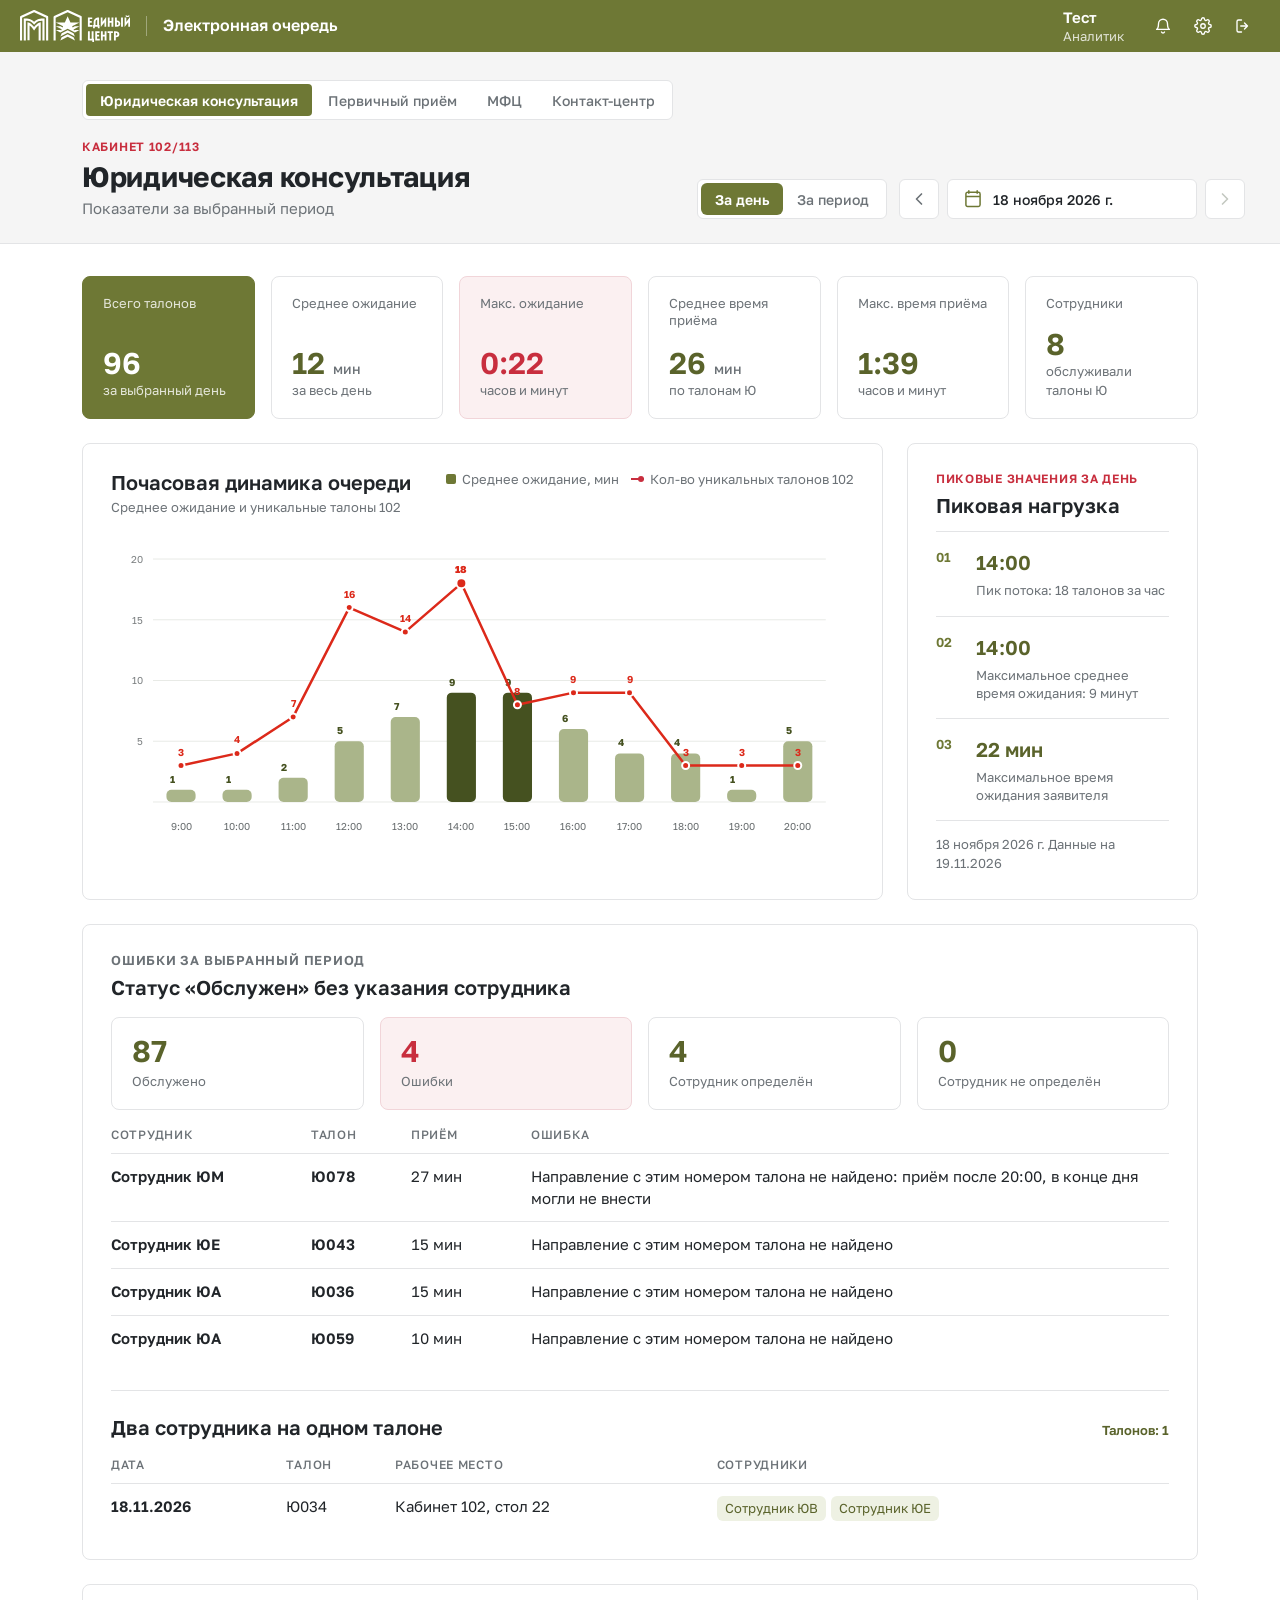
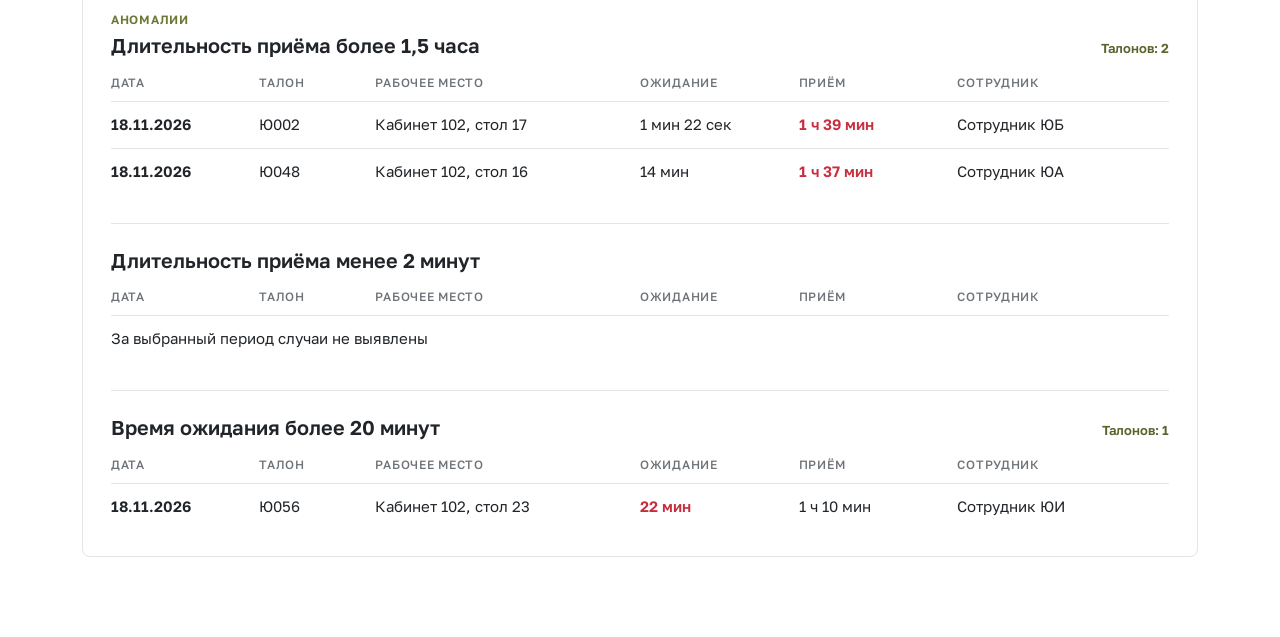
==== commit 3a61f531: "Очередь: данные на 19.11.2026" ====
--- a/queue/index.html
+++ b/queue/index.html
@@ -361,10 +361,10 @@
 
   </main>
 
-  <script src="data.js?v=18.11.2026"></script>
-  <script>window.QUEUE_SNAPSHOT_DATE = "18.11.2026";</script>
-  <script src="static-data.js?v=18.11.2026"></script>
-  <script src="app.js?v=18.11.2026"></script>
+  <script src="data.js?v=19.11.2026"></script>
+  <script>window.QUEUE_SNAPSHOT_DATE = "19.11.2026";</script>
+  <script src="static-data.js?v=19.11.2026"></script>
+  <script src="app.js?v=19.11.2026"></script>
   <script src="../assets/profile.js"></script>
 </body>
 </html>
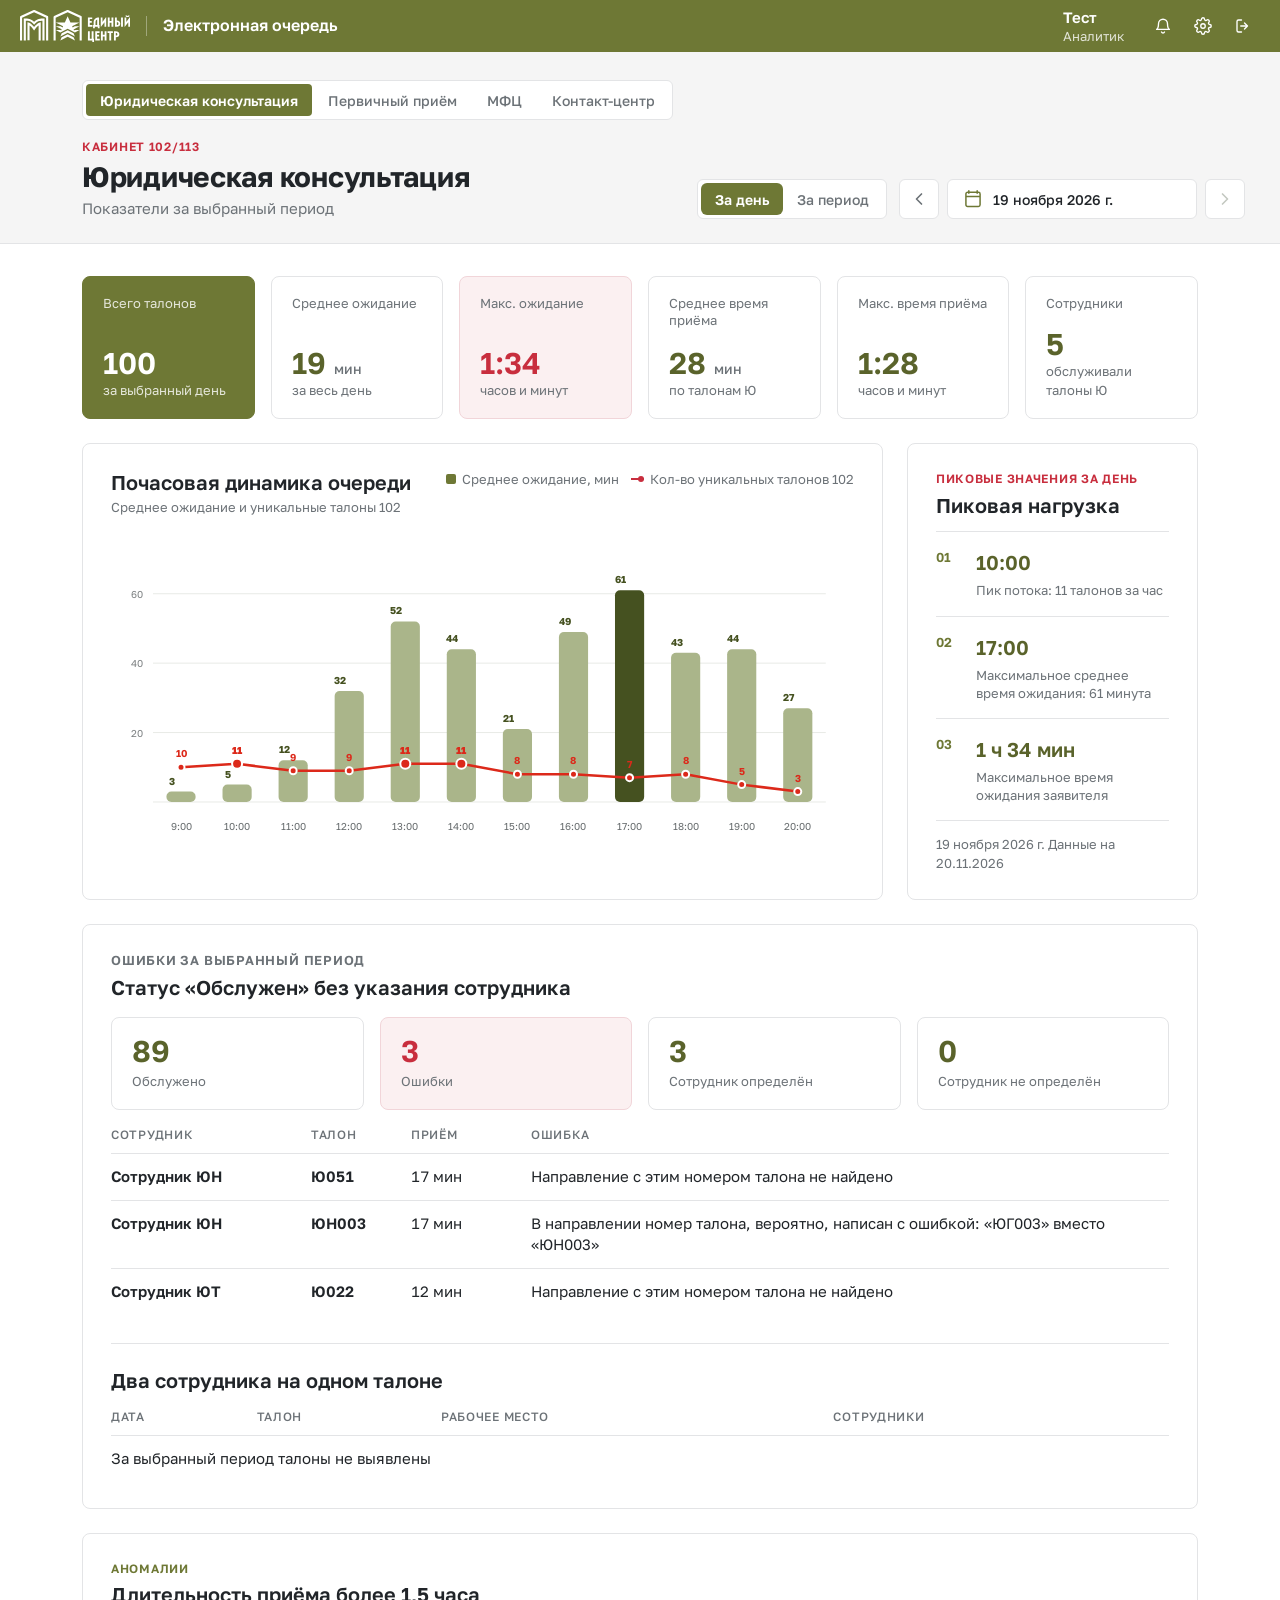
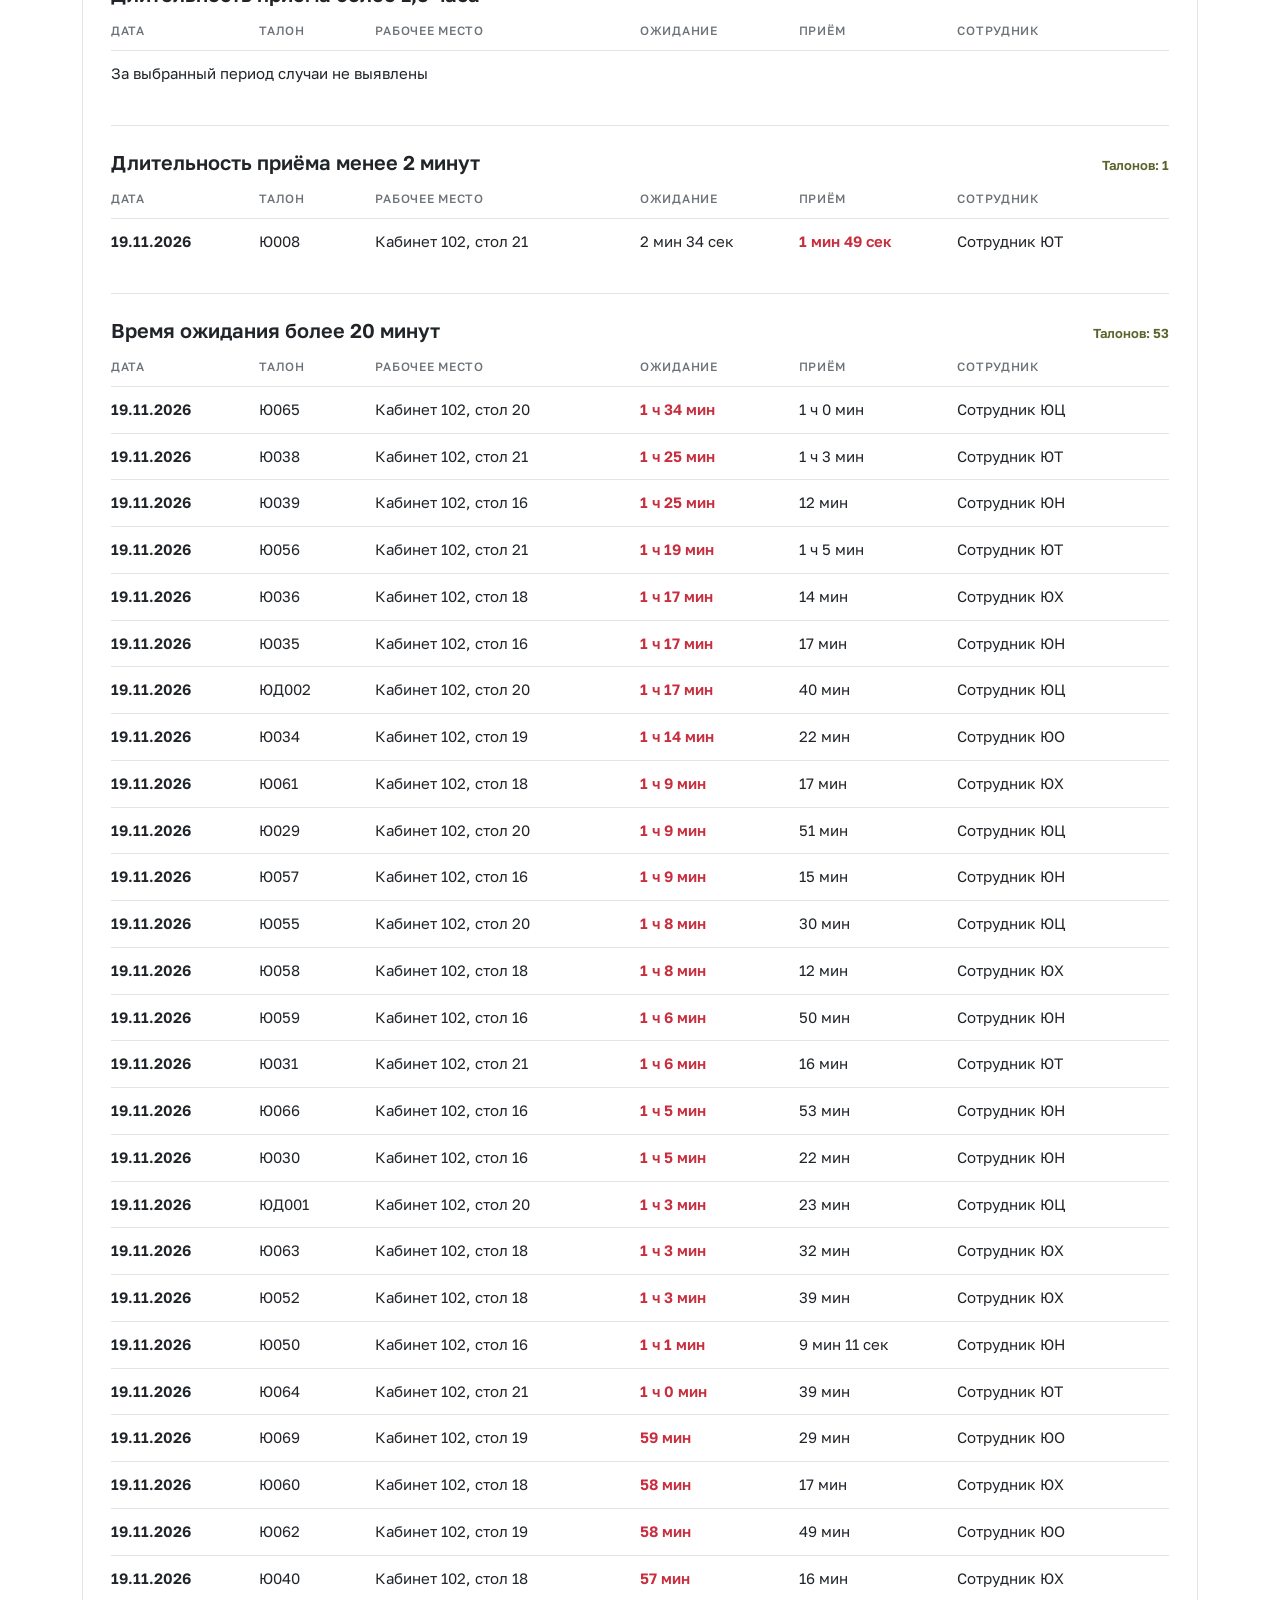
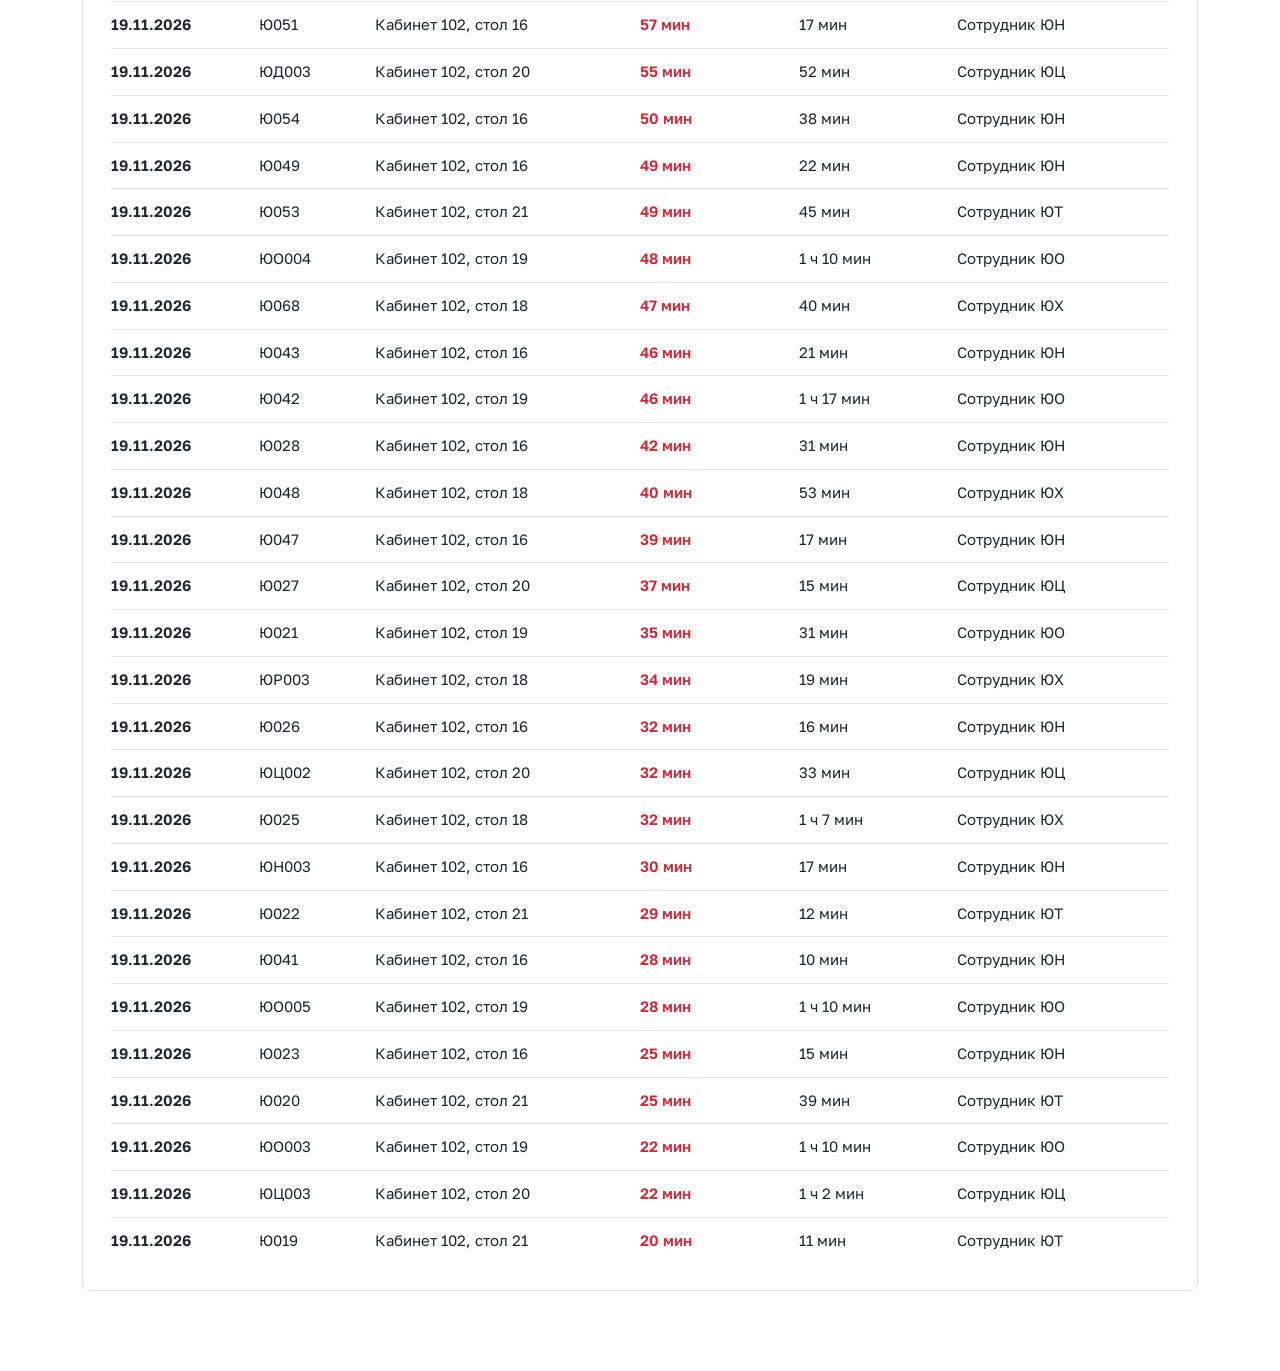
==== commit 77977175: "Очередь: данные на 20.11.2026" ====
--- a/queue/index.html
+++ b/queue/index.html
@@ -361,10 +361,10 @@
 
   </main>
 
-  <script src="data.js?v=19.11.2026"></script>
-  <script>window.QUEUE_SNAPSHOT_DATE = "19.11.2026";</script>
-  <script src="static-data.js?v=19.11.2026"></script>
-  <script src="app.js?v=19.11.2026"></script>
+  <script src="data.js?v=20.11.2026"></script>
+  <script>window.QUEUE_SNAPSHOT_DATE = "20.11.2026";</script>
+  <script src="static-data.js?v=20.11.2026"></script>
+  <script src="app.js?v=20.11.2026"></script>
   <script src="../assets/profile.js"></script>
 </body>
 </html>
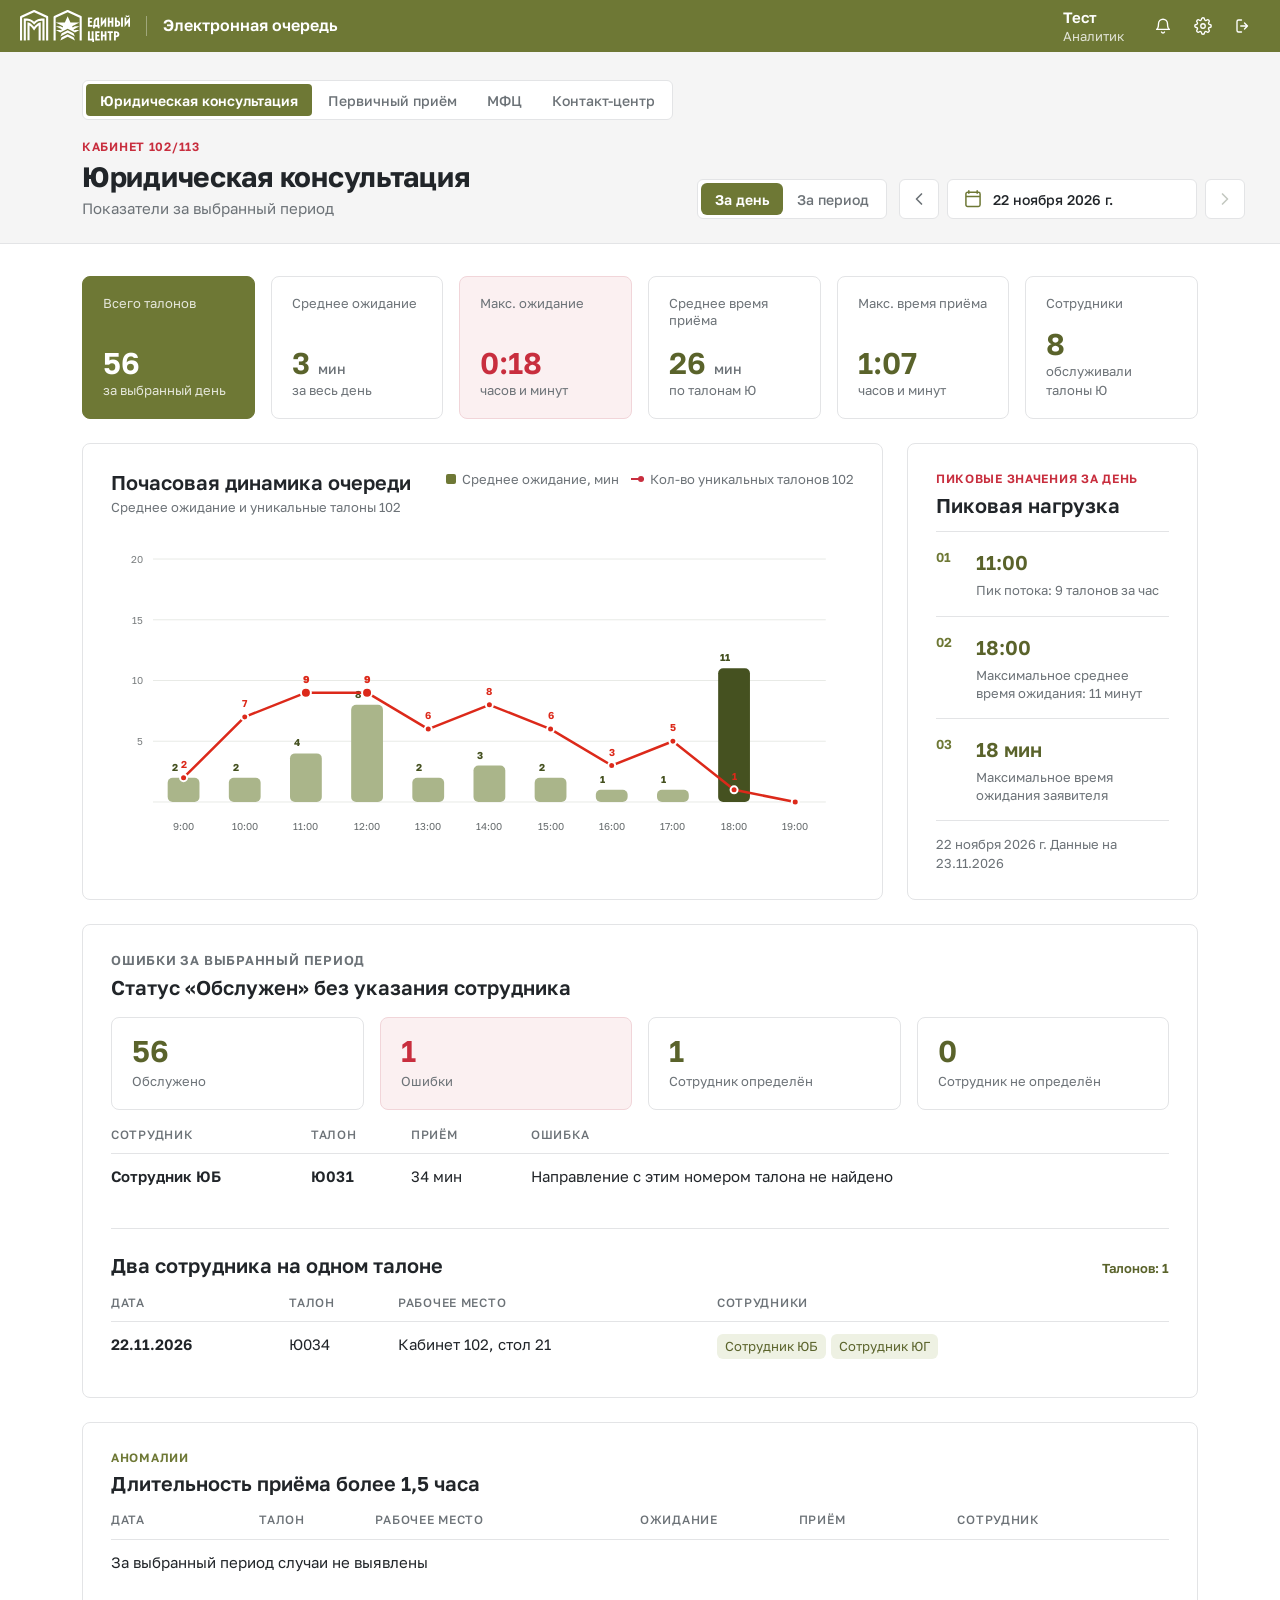
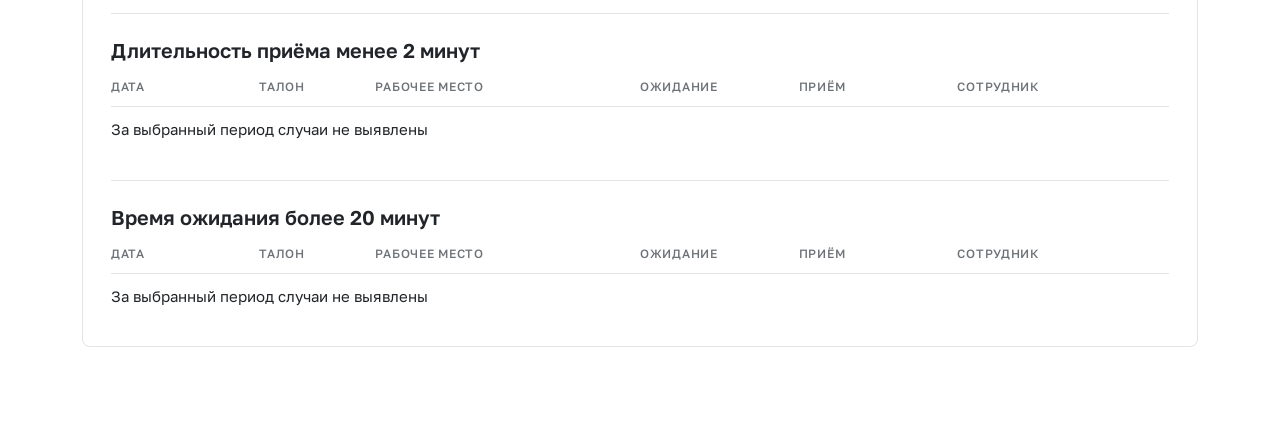
==== commit 68005d76: "Очередь: данные на 23.11.2026" ====
--- a/queue/index.html
+++ b/queue/index.html
@@ -361,10 +361,10 @@
 
   </main>
 
-  <script src="data.js?v=20.11.2026"></script>
-  <script>window.QUEUE_SNAPSHOT_DATE = "20.11.2026";</script>
-  <script src="static-data.js?v=20.11.2026"></script>
-  <script src="app.js?v=20.11.2026"></script>
+  <script src="data.js?v=23.11.2026"></script>
+  <script>window.QUEUE_SNAPSHOT_DATE = "23.11.2026";</script>
+  <script src="static-data.js?v=23.11.2026"></script>
+  <script src="app.js?v=23.11.2026"></script>
   <script src="../assets/profile.js"></script>
 </body>
 </html>
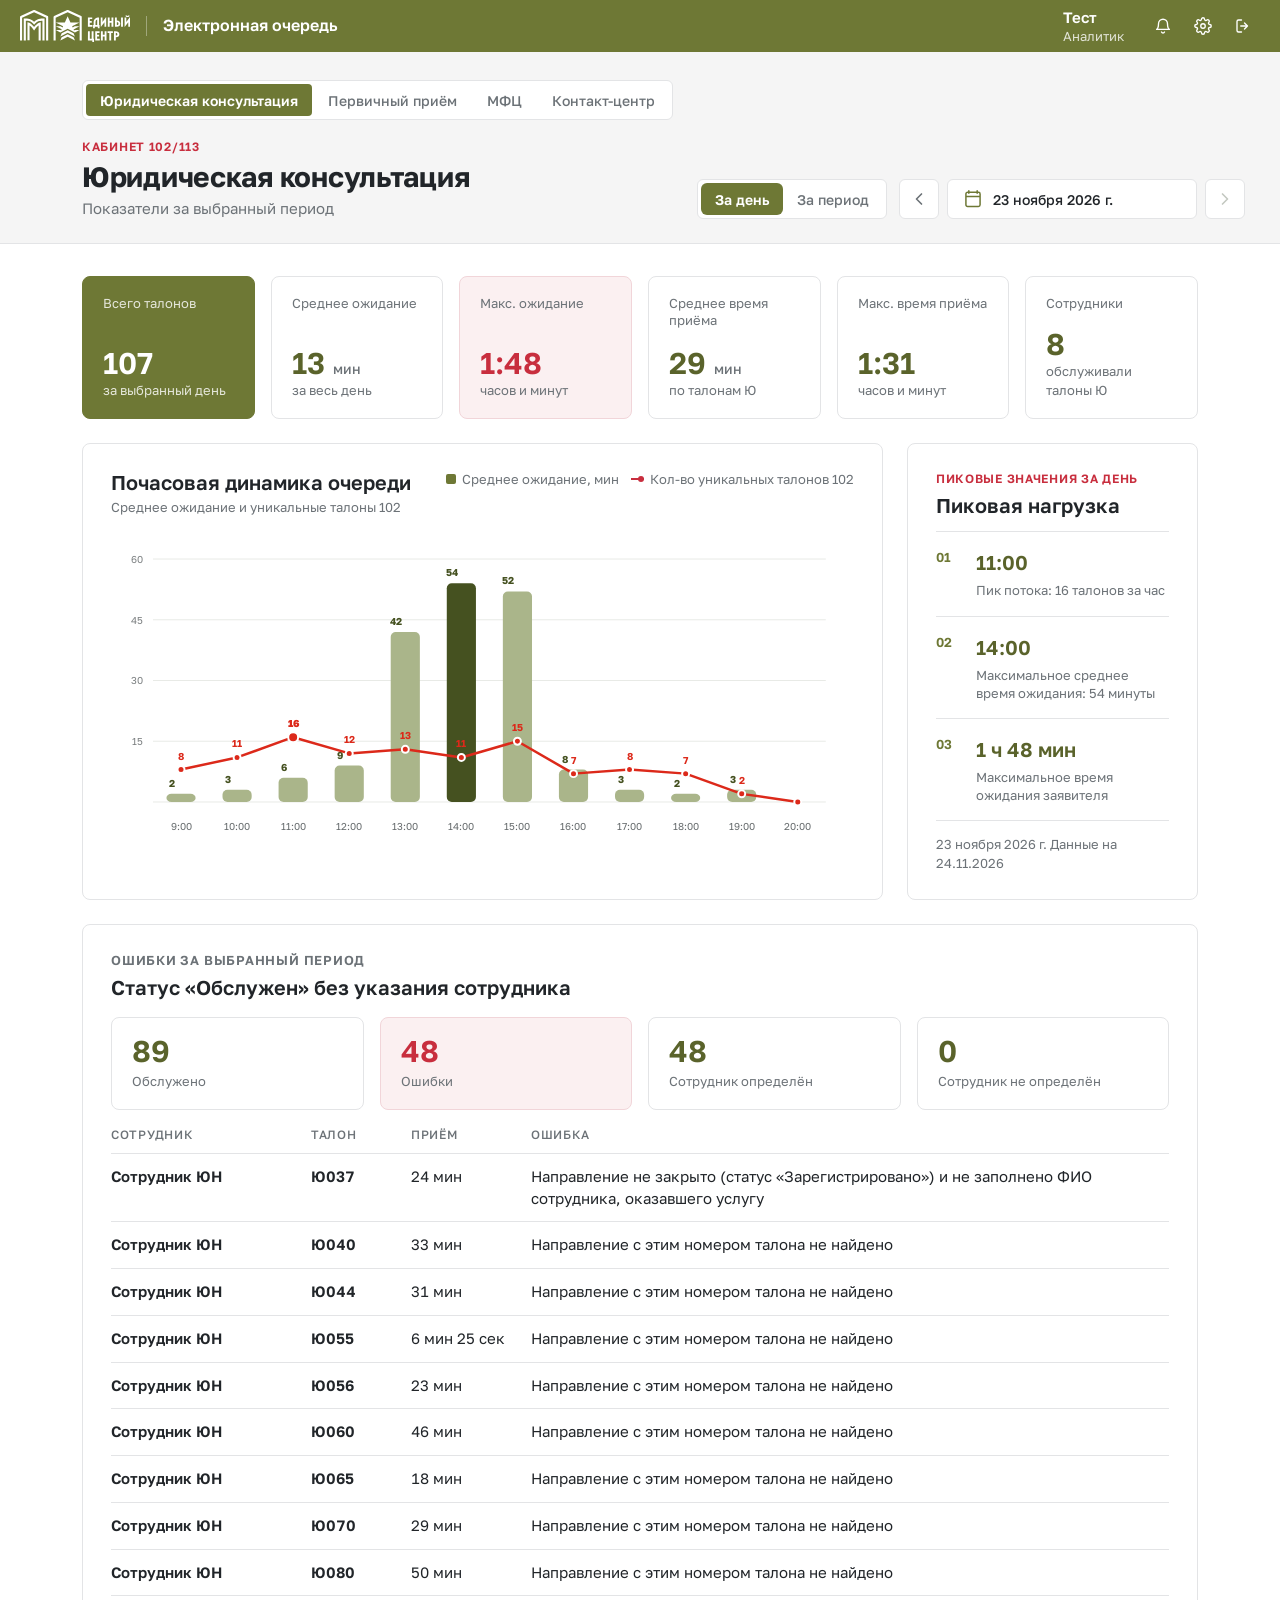
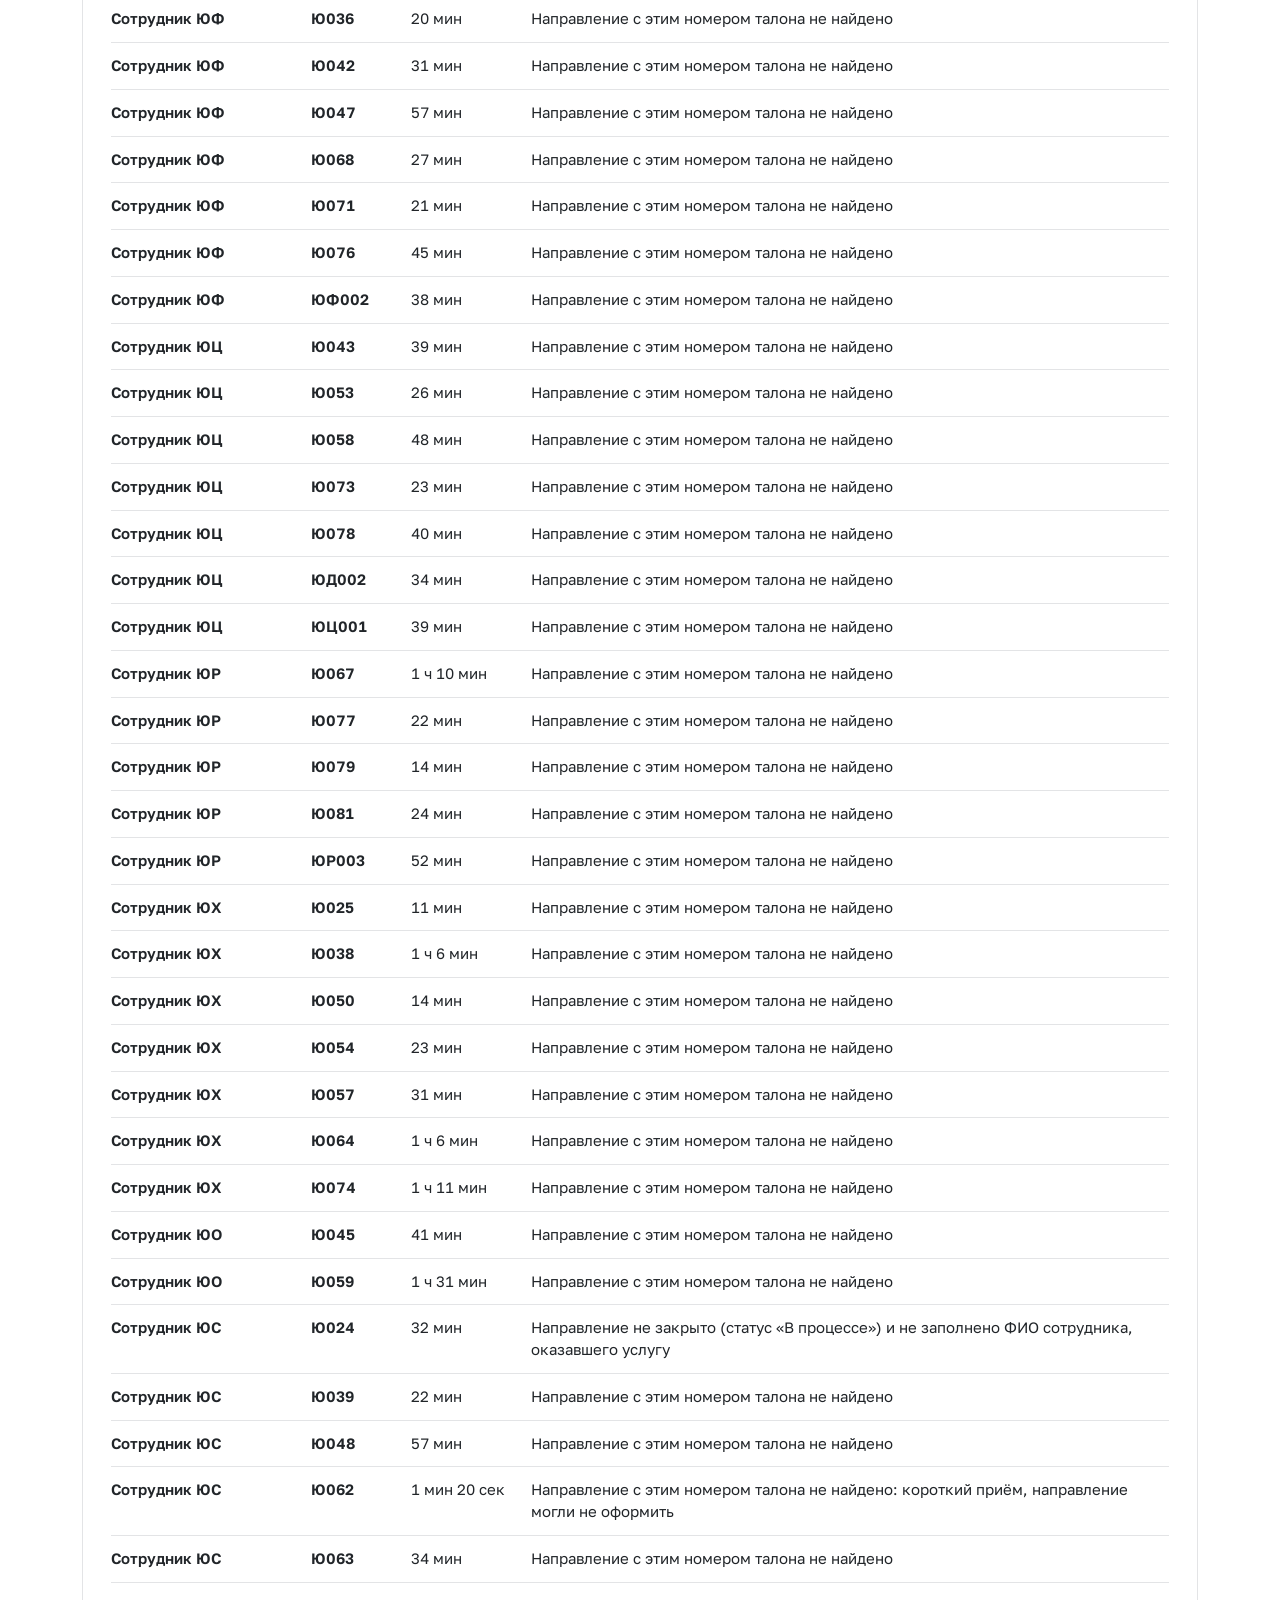
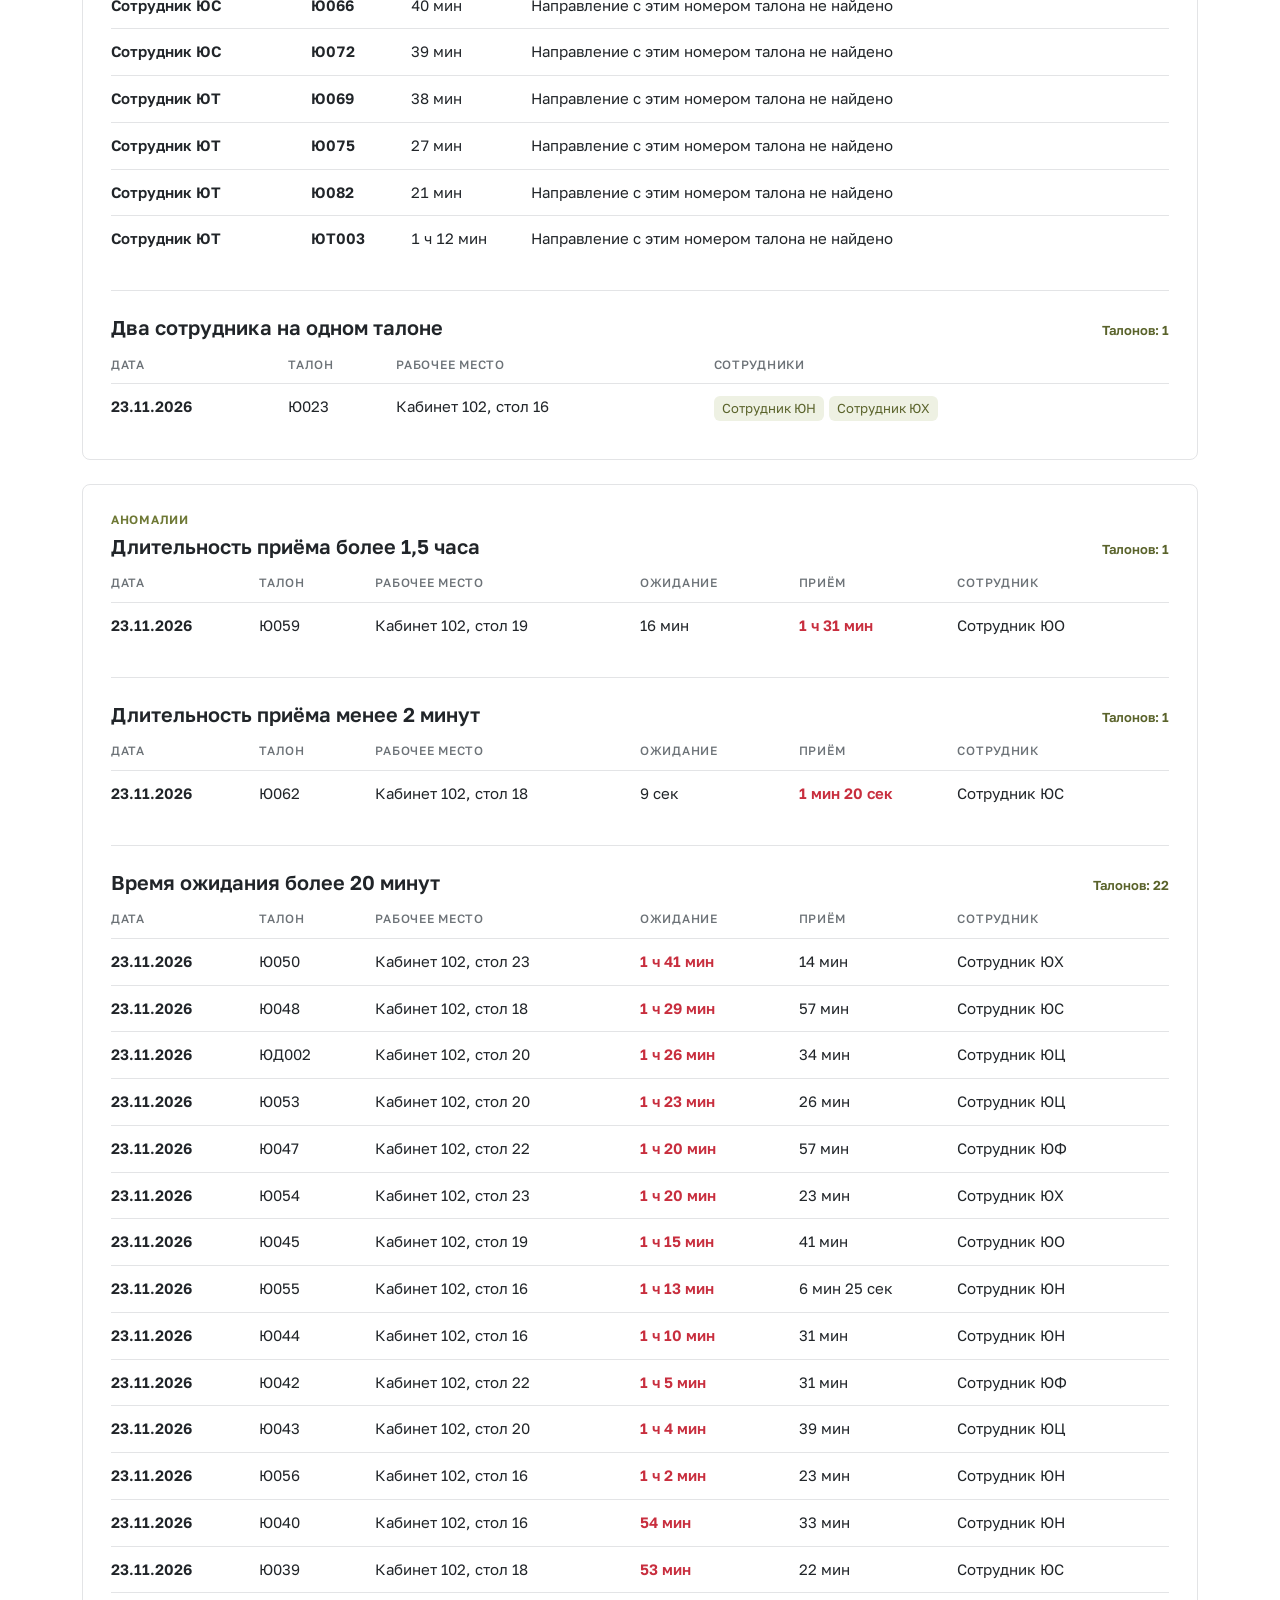
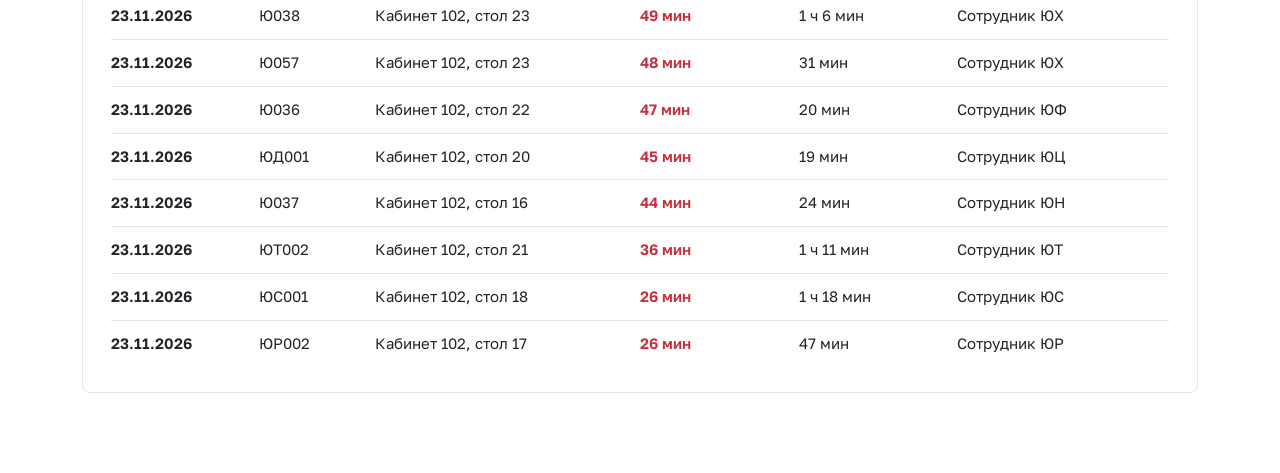
==== commit 0ff2556c: "Очередь: данные на 24.11.2026" ====
--- a/queue/index.html
+++ b/queue/index.html
@@ -361,10 +361,10 @@
 
   </main>
 
-  <script src="data.js?v=23.11.2026"></script>
-  <script>window.QUEUE_SNAPSHOT_DATE = "23.11.2026";</script>
-  <script src="static-data.js?v=23.11.2026"></script>
-  <script src="app.js?v=23.11.2026"></script>
+  <script src="data.js?v=24.11.2026"></script>
+  <script>window.QUEUE_SNAPSHOT_DATE = "24.11.2026";</script>
+  <script src="static-data.js?v=24.11.2026"></script>
+  <script src="app.js?v=24.11.2026"></script>
   <script src="../assets/profile.js"></script>
 </body>
 </html>
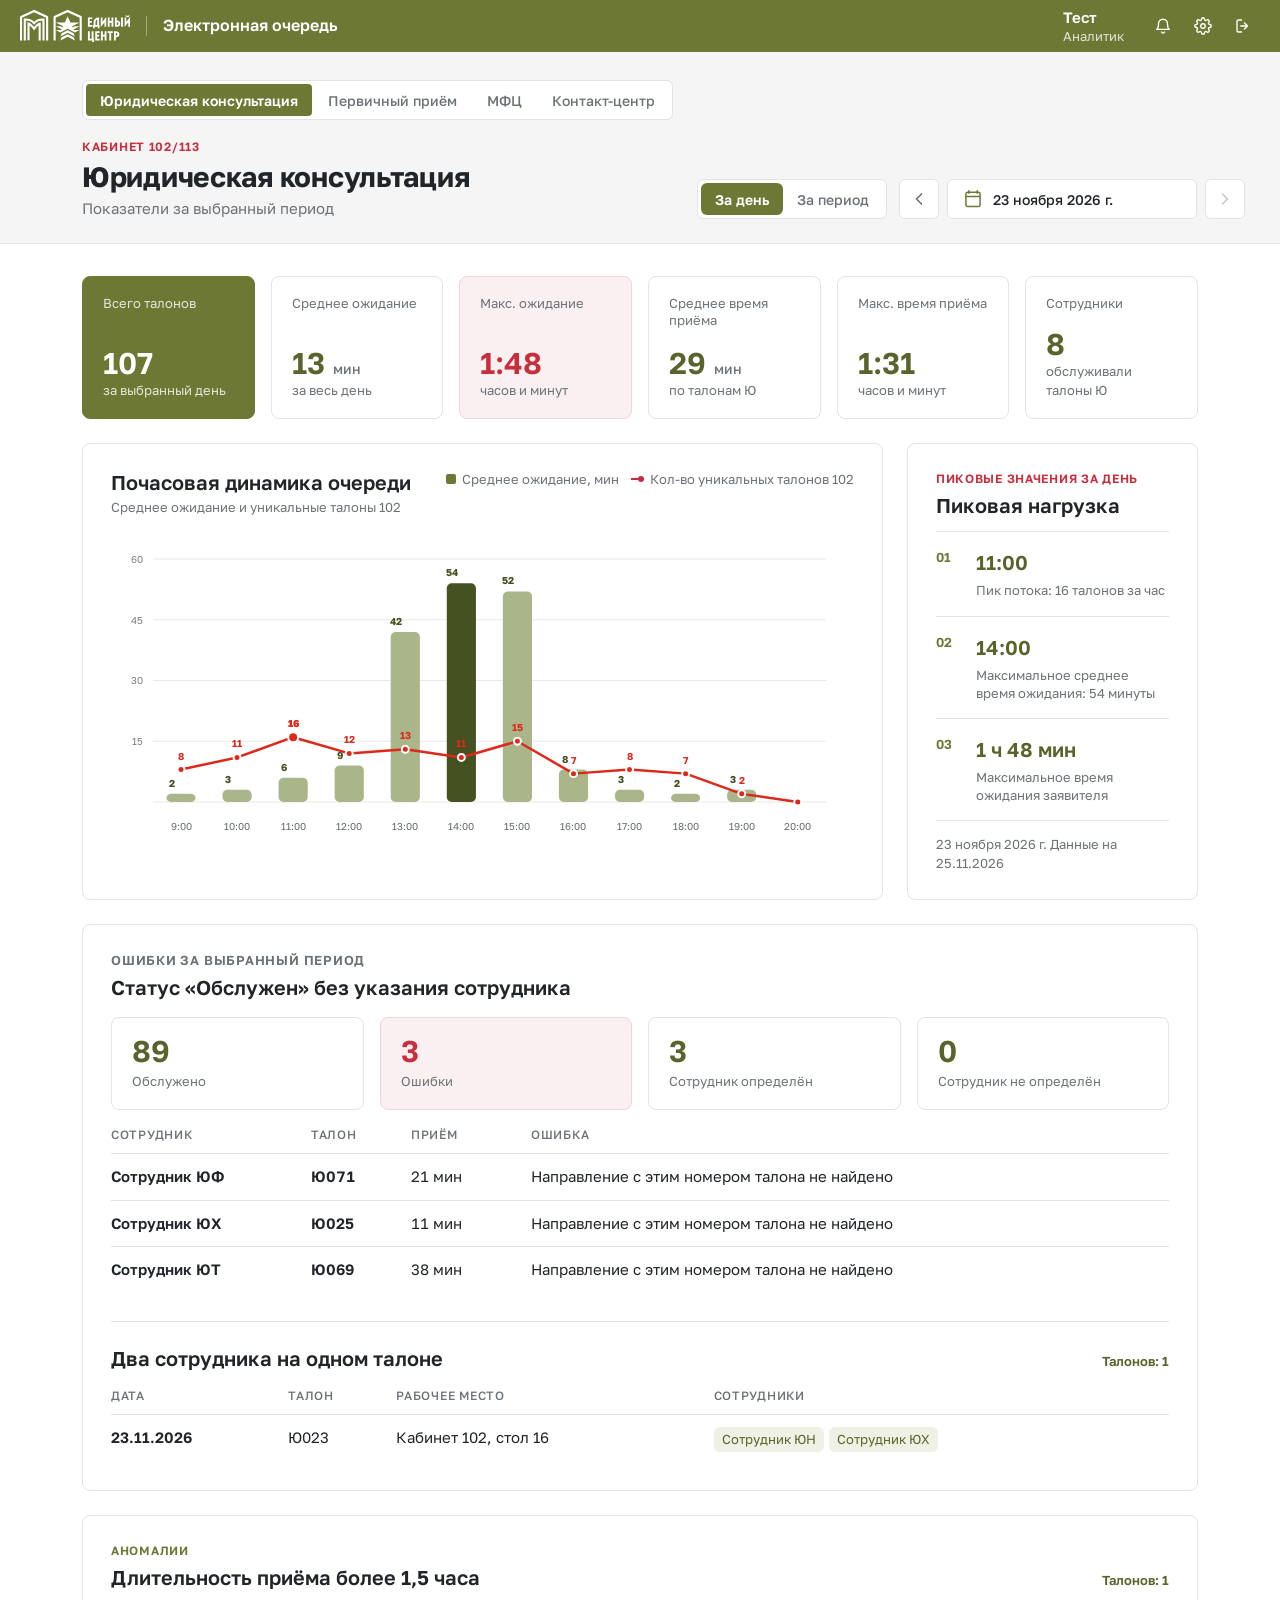
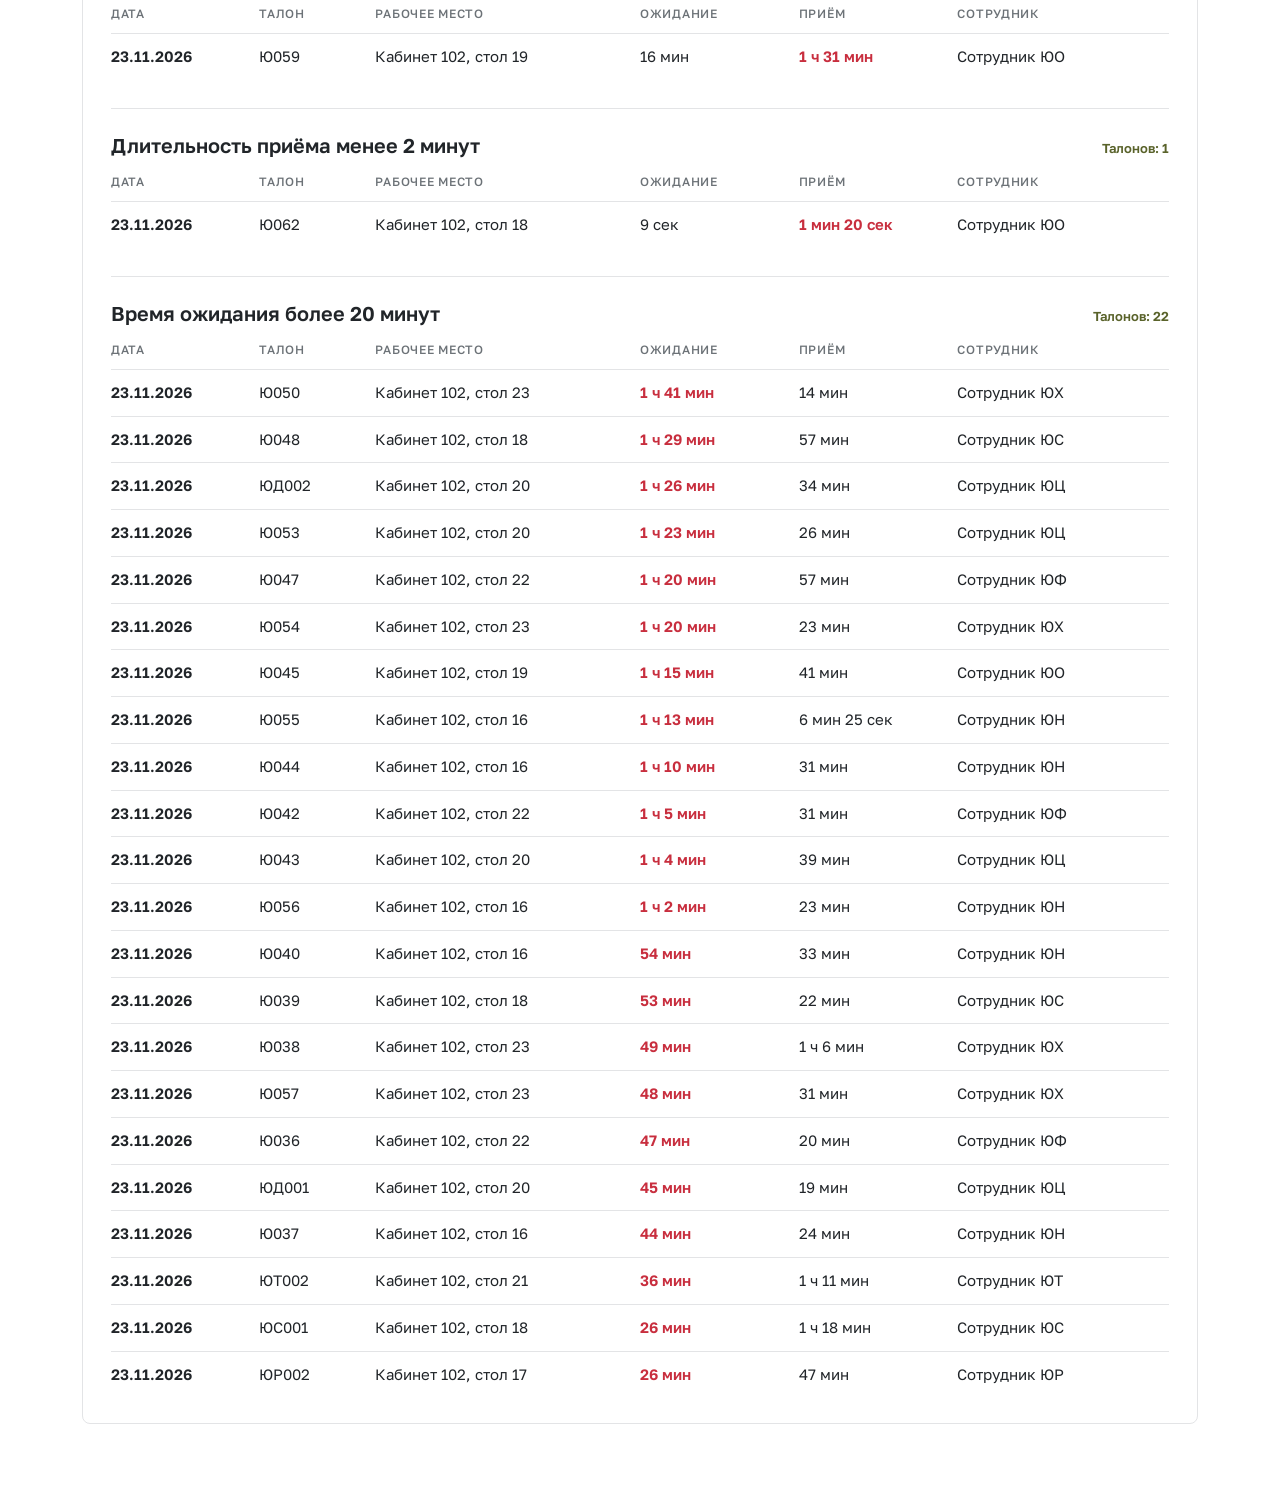
==== commit 5ca403a0: "Очередь: данные на 25.11.2026" ====
--- a/queue/index.html
+++ b/queue/index.html
@@ -361,10 +361,10 @@
 
   </main>
 
-  <script src="data.js?v=24.11.2026"></script>
-  <script>window.QUEUE_SNAPSHOT_DATE = "24.11.2026";</script>
-  <script src="static-data.js?v=24.11.2026"></script>
-  <script src="app.js?v=24.11.2026"></script>
+  <script src="data.js?v=25.11.2026"></script>
+  <script>window.QUEUE_SNAPSHOT_DATE = "25.11.2026";</script>
+  <script src="static-data.js?v=25.11.2026"></script>
+  <script src="app.js?v=25.11.2026"></script>
   <script src="../assets/profile.js"></script>
 </body>
 </html>
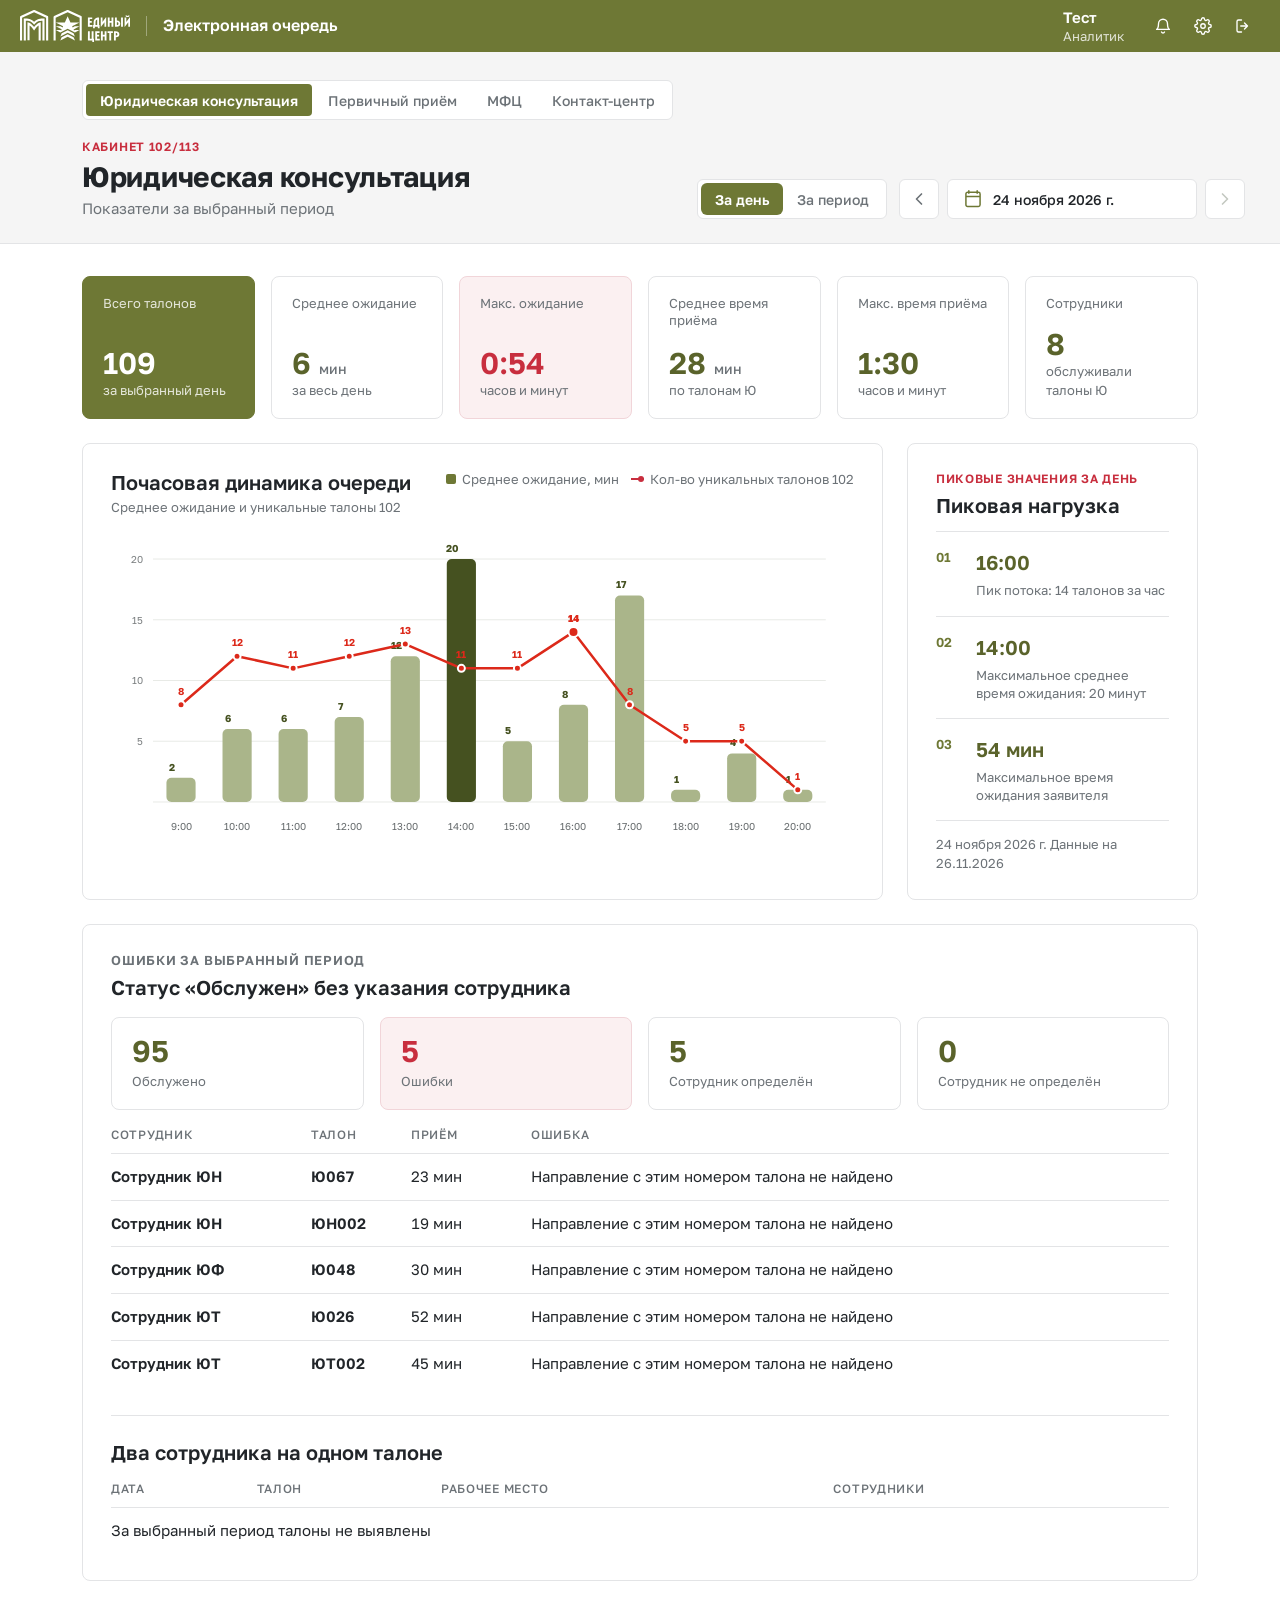
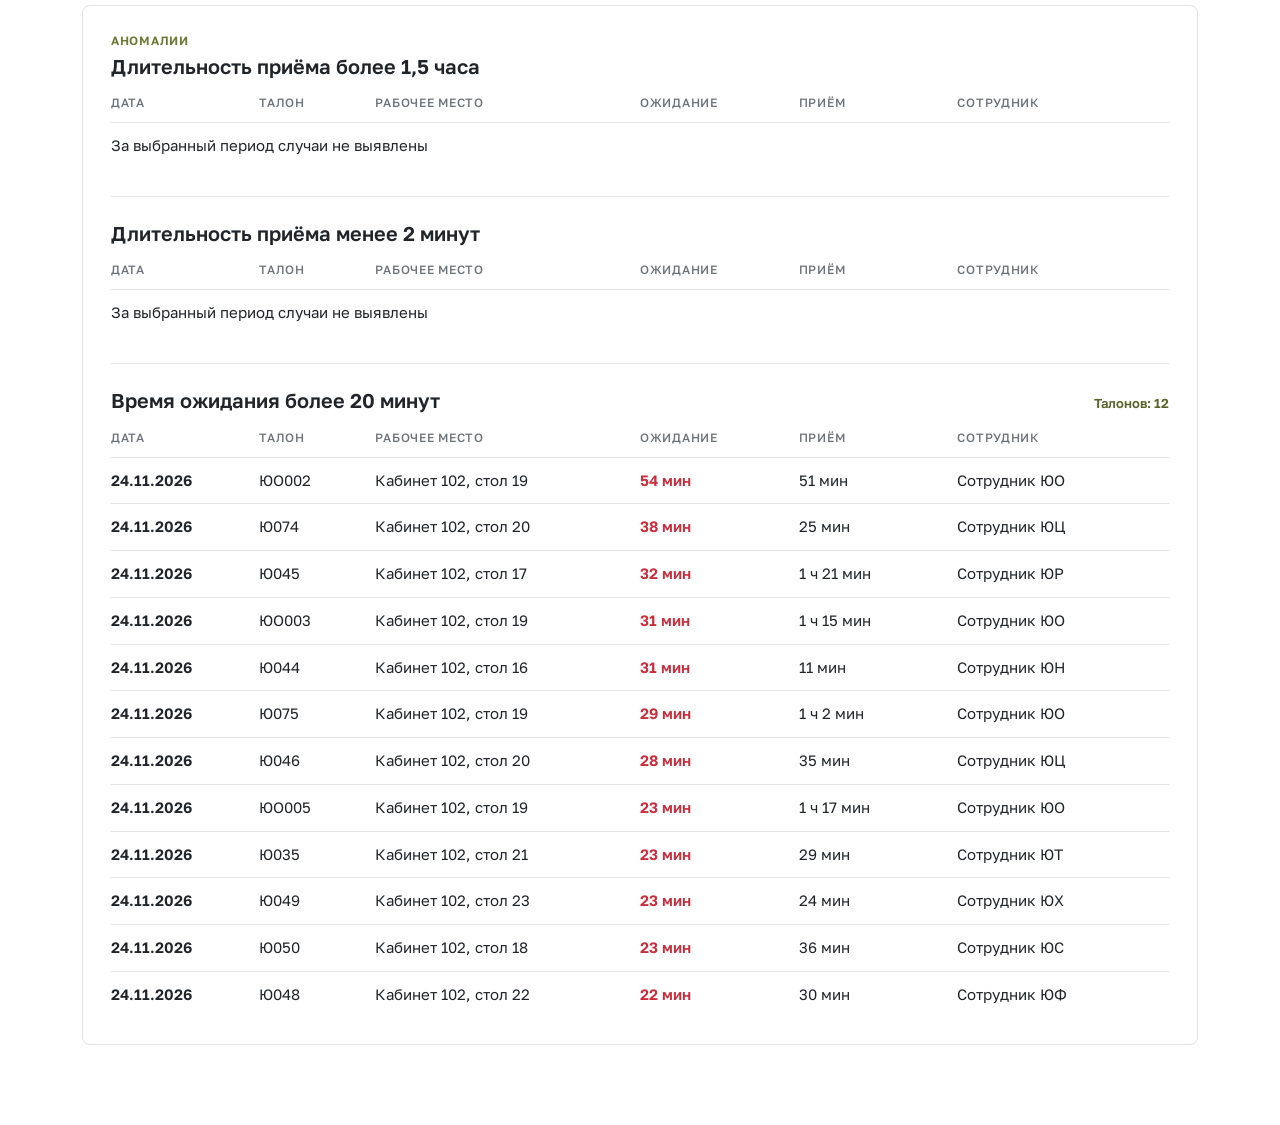
==== commit 9a96006a: "Очередь: данные на 26.11.2026" ====
--- a/queue/index.html
+++ b/queue/index.html
@@ -361,10 +361,10 @@
 
   </main>
 
-  <script src="data.js?v=25.11.2026"></script>
-  <script>window.QUEUE_SNAPSHOT_DATE = "25.11.2026";</script>
-  <script src="static-data.js?v=25.11.2026"></script>
-  <script src="app.js?v=25.11.2026"></script>
+  <script src="data.js?v=26.11.2026"></script>
+  <script>window.QUEUE_SNAPSHOT_DATE = "26.11.2026";</script>
+  <script src="static-data.js?v=26.11.2026"></script>
+  <script src="app.js?v=26.11.2026"></script>
   <script src="../assets/profile.js"></script>
 </body>
 </html>
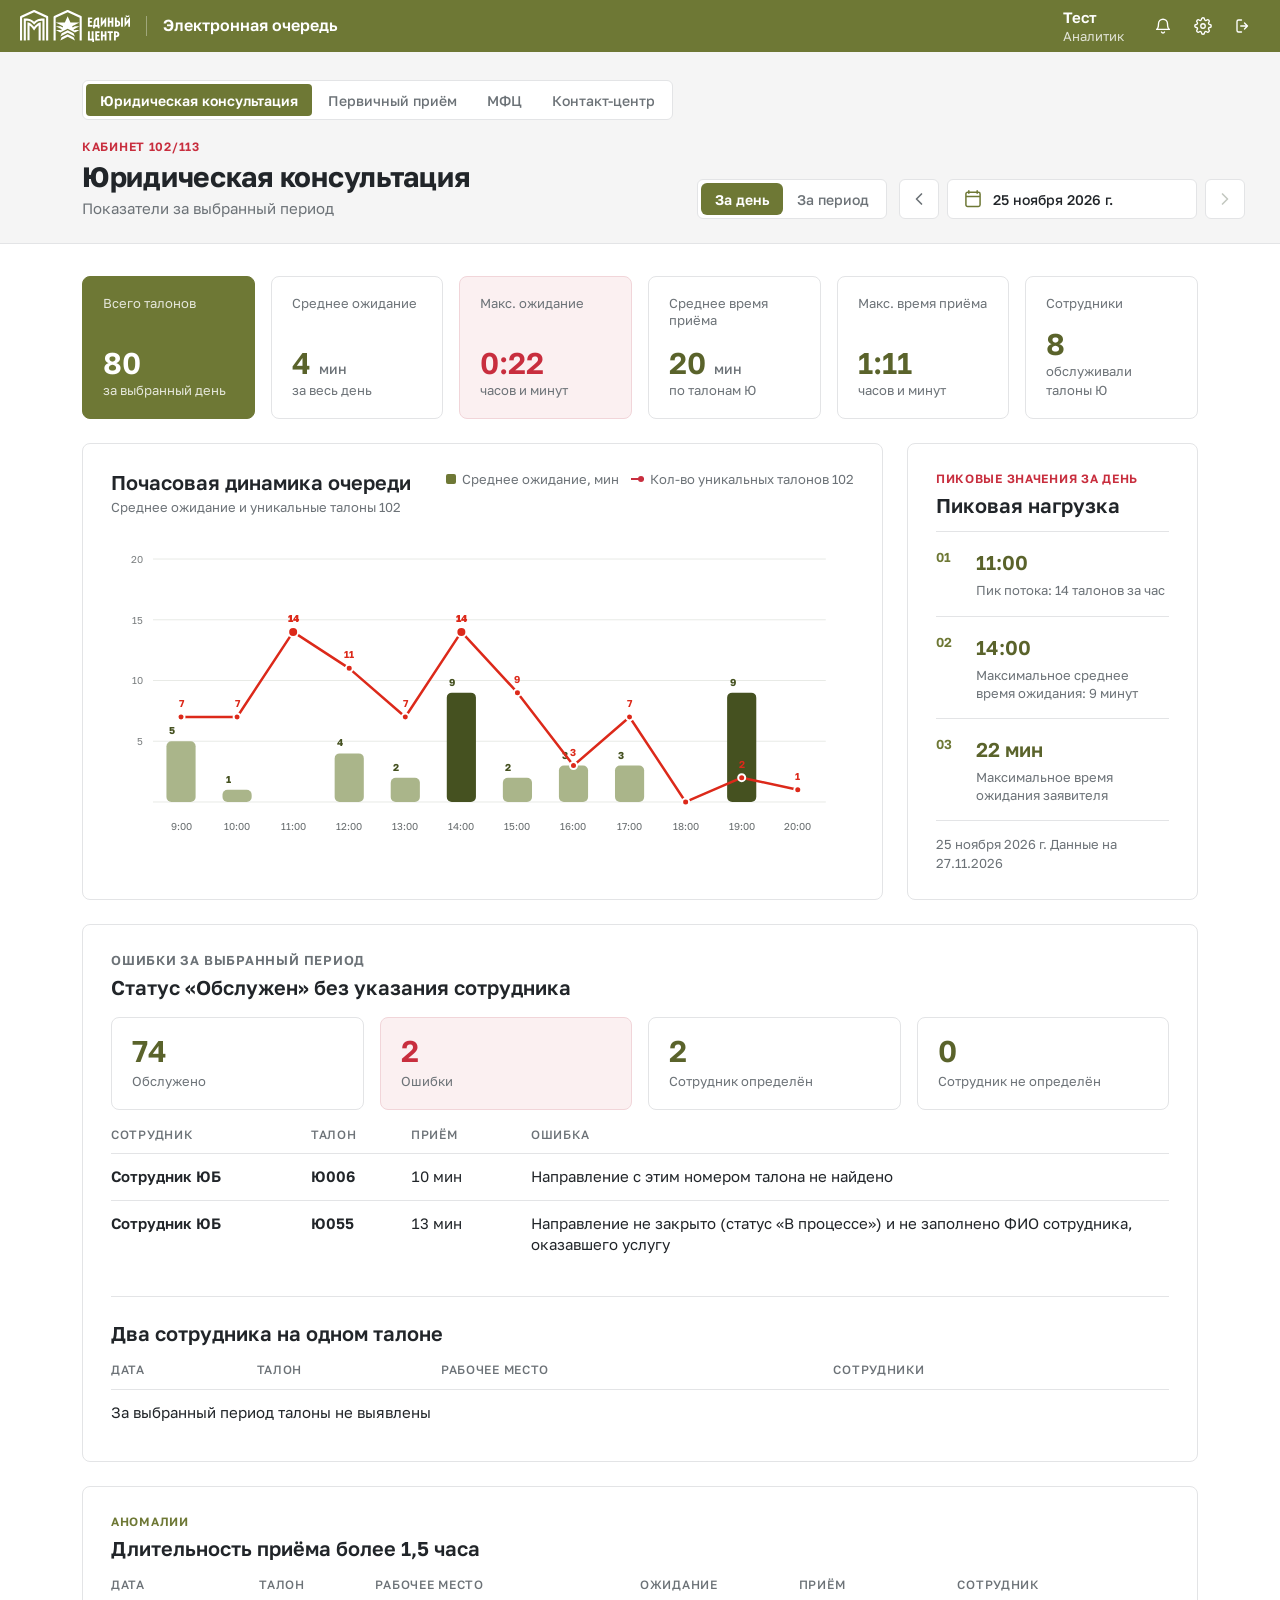
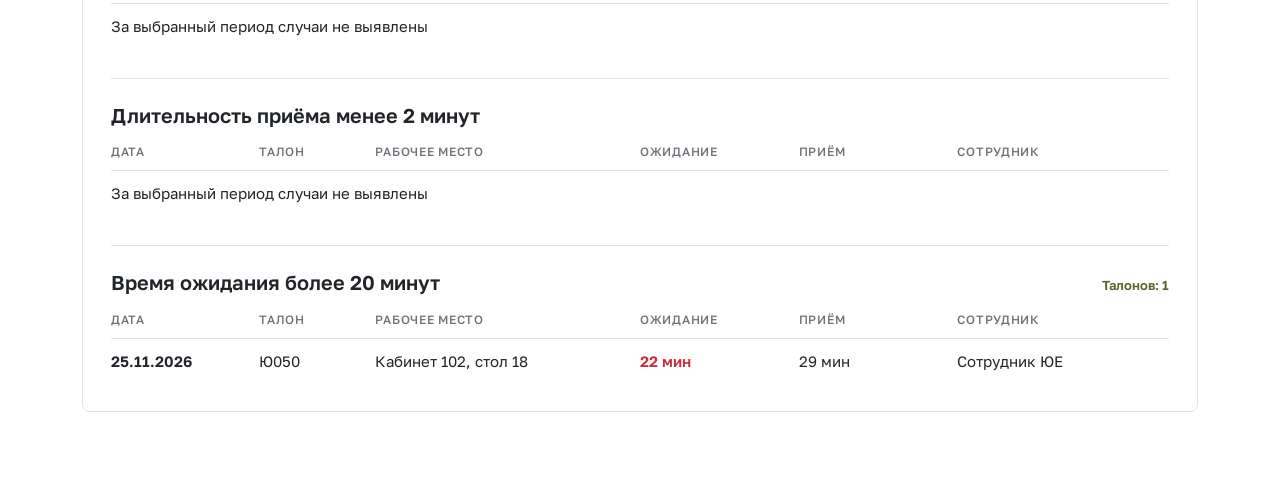
==== commit 374ec393: "Очередь: данные на 27.11.2026" ====
--- a/queue/index.html
+++ b/queue/index.html
@@ -361,10 +361,10 @@
 
   </main>
 
-  <script src="data.js?v=26.11.2026"></script>
-  <script>window.QUEUE_SNAPSHOT_DATE = "26.11.2026";</script>
-  <script src="static-data.js?v=26.11.2026"></script>
-  <script src="app.js?v=26.11.2026"></script>
+  <script src="data.js?v=27.11.2026"></script>
+  <script>window.QUEUE_SNAPSHOT_DATE = "27.11.2026";</script>
+  <script src="static-data.js?v=27.11.2026"></script>
+  <script src="app.js?v=27.11.2026"></script>
   <script src="../assets/profile.js"></script>
 </body>
 </html>
